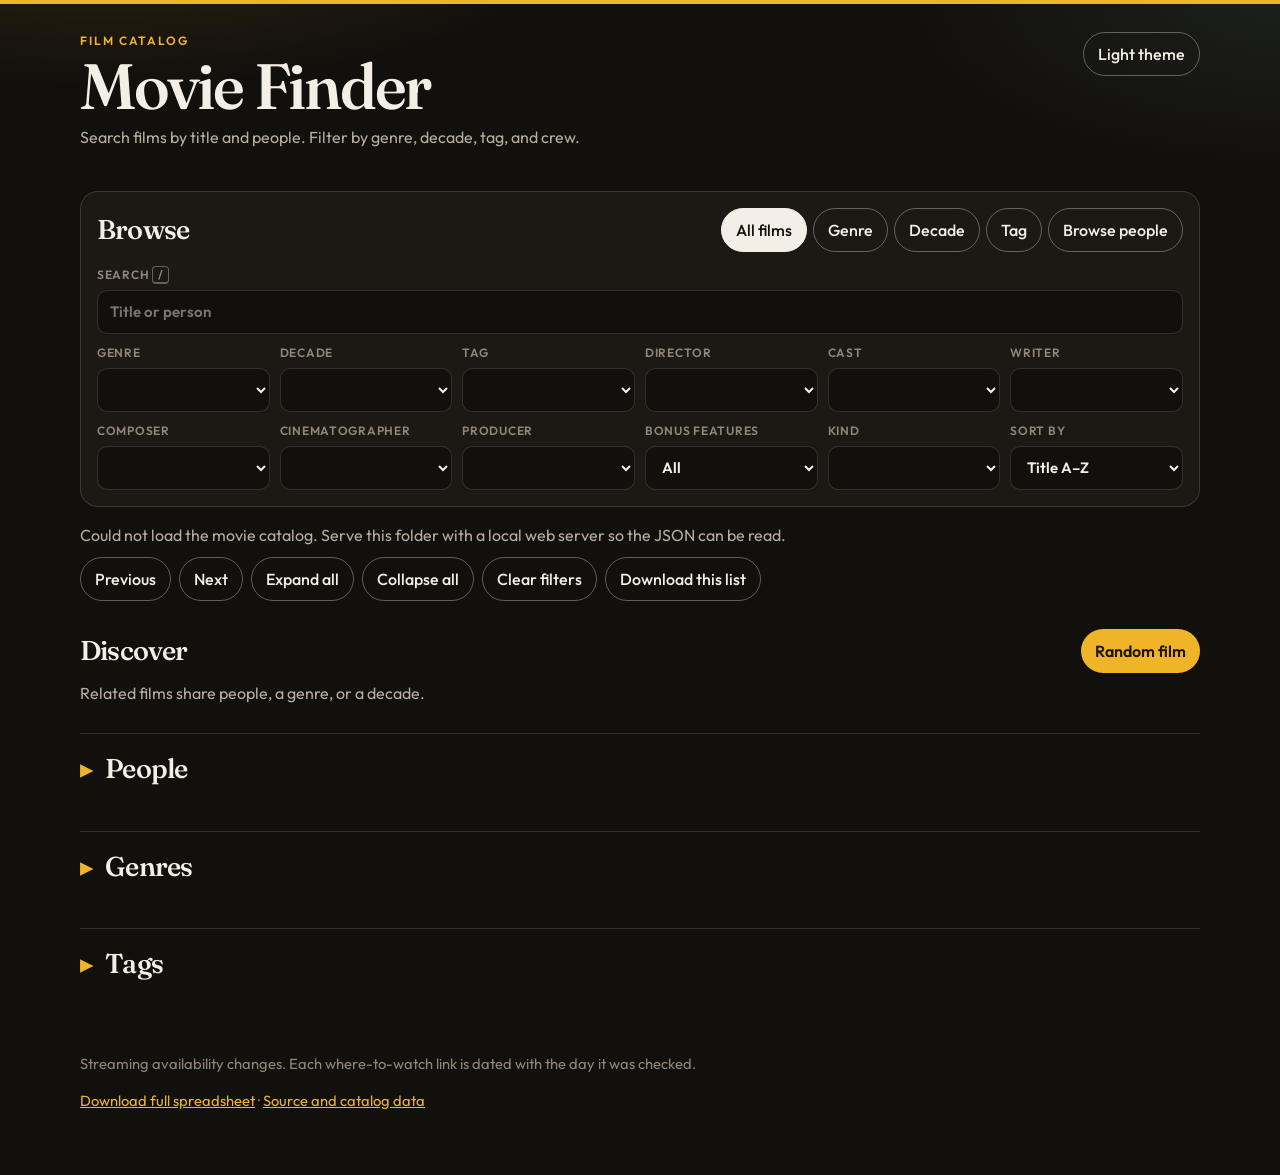
==== index.html @ a52e8925 "Add the Movie Finder static catalog Ship a GitHub Pages site in the same shape as the concert and le" ====
<!DOCTYPE html>
<html lang="en">
<head>
  <meta charset="utf-8">
  <meta name="viewport" content="width=device-width, initial-scale=1">
  <title>Movie Finder</title>
  <meta name="description" content="Movie Finder: a film catalog you can search by title and people, and filter by genre, decade, tag, and crew.">
  <meta name="theme-color" content="#12100d">
  <link rel="canonical" href="https://mkpworks.github.io/movie-finder/">
  <link rel="icon" href="favicon.svg" type="image/svg+xml">
  <link rel="stylesheet" href="css/styles.css">
  <script>
    try {
      var savedTheme = localStorage.getItem("mf-theme");
      if (savedTheme === "light" || savedTheme === "dark") {
        document.documentElement.setAttribute("data-theme", savedTheme);
      }
    } catch (error) {}
  </script>
</head>
<body>
  <a class="skip" href="#results">Skip to results</a>
  <header class="site-header">
    <div class="wrap header-row">
      <div>
        <p class="eyebrow">Film catalog</p>
        <h1>Movie Finder</h1>
        <p class="lede" id="summary">Search films by title and people. Filter by genre, decade, tag, and crew.</p>
        <dl class="stats" id="stats"></dl>
      </div>
      <button type="button" class="btn" id="theme" data-action="theme">Light theme</button>
    </div>
  </header>
  <main class="wrap">
    <section class="panel" aria-labelledby="browse-heading">
      <div class="panel-head">
        <h2 id="browse-heading">Browse</h2>
        <div class="modes" role="group" aria-label="Browse mode">
          <button type="button" data-action="mode" data-mode="list" aria-pressed="true">All films</button>
          <button type="button" data-action="mode" data-mode="genre" aria-pressed="false">Genre</button>
          <button type="button" data-action="mode" data-mode="decade" aria-pressed="false">Decade</button>
          <button type="button" data-action="mode" data-mode="tag" aria-pressed="false">Tag</button>
          <button type="button" data-action="mode" data-mode="people" aria-pressed="false">Browse people</button>
        </div>
      </div>
      <div class="filters">
        <label class="field field-search">
          <span>Search <kbd>/</kbd></span>
          <input id="q" type="search" placeholder="Title or person" autocomplete="off">
        </label>
        <label class="field">Genre
          <select id="genre"></select>
        </label>
        <label class="field">Decade
          <select id="decade"></select>
        </label>
        <label class="field">Tag
          <select id="tag"></select>
        </label>
        <label class="field">Director
          <select id="director"></select>
        </label>
        <label class="field">Cast
          <select id="cast"></select>
        </label>
        <label class="field">Writer
          <select id="writer"></select>
        </label>
        <label class="field">Composer
          <select id="composer"></select>
        </label>
        <label class="field">Cinematographer
          <select id="cinematographer"></select>
        </label>
        <label class="field">Producer
          <select id="producer"></select>
        </label>
        <label class="field">Bonus features
          <select id="bonus">
            <option value="All">All</option>
            <option value="yes">Has bonus features</option>
            <option value="no">No bonus features</option>
          </select>
        </label>
        <label class="field">Kind
          <select id="kind"></select>
        </label>
        <label class="field">Sort by
          <select id="sort">
            <option value="title">Title A–Z</option>
            <option value="year">Year (oldest first)</option>
            <option value="genre">Genre A–Z</option>
          </select>
        </label>
      </div>
    </section>

    <div class="toolbar">
      <p class="status" id="status" aria-live="polite">Loading the catalog…</p>
      <div class="toolbar-actions">
        <button type="button" class="btn" data-action="prev">Previous</button>
        <button type="button" class="btn" data-action="next">Next</button>
        <button type="button" class="btn" data-action="expand" data-group-only>Expand all</button>
        <button type="button" class="btn" data-action="collapse" data-group-only>Collapse all</button>
        <button type="button" class="btn" data-action="clear">Clear filters</button>
        <button type="button" class="btn" data-action="csv">Download this list</button>
      </div>
    </div>
    <p id="facet-note" class="section-note" hidden></p>
    <div id="results" tabindex="-1"></div>

    <section class="discover" id="discover" aria-labelledby="discover-heading">
      <div class="discover-head">
        <h2 id="discover-heading">Discover</h2>
        <button type="button" class="btn btn-primary" data-action="random">Random film</button>
      </div>
      <p class="section-note">Related films share people, a genre, or a decade.</p>
      <div id="discover-body"></div>
    </section>

    <details class="fold">
      <summary>
        <span class="chev" aria-hidden="true">▸</span>
        <span class="cross-title" id="people-heading">People</span>
        <span class="cross-count" id="people-count"></span>
      </summary>
      <p class="section-note">Grouped by role. Choose a name to fill the search. The number is how many films credit that person in the role.</p>
      <div id="people-list"></div>
    </details>
    <details class="fold">
      <summary>
        <span class="chev" aria-hidden="true">▸</span>
        <span class="cross-title" id="genre-heading">Genres</span>
        <span class="cross-count" id="genre-count"></span>
      </summary>
      <p class="section-note">Genres come from the facet list. The number is how many films use that genre.</p>
      <div id="genre-list" class="chips"></div>
    </details>
    <details class="fold">
      <summary>
        <span class="chev" aria-hidden="true">▸</span>
        <span class="cross-title" id="tag-heading">Tags</span>
        <span class="cross-count" id="tag-count"></span>
      </summary>
      <p class="section-note">Tags come from the facet list. The number is how many films carry that tag.</p>
      <div id="tag-list" class="chips"></div>
    </details>
  </main>
  <footer class="site-footer">
    <div class="wrap">
      <p id="availability">Streaming availability changes. Each where-to-watch link is dated with the day it was checked.</p>
      <p><a href="data/catalog.csv" download>Download full spreadsheet</a> · <a href="https://github.com/mkpworks/movie-finder">Source and catalog data</a></p>
    </div>
  </footer>
  <noscript>
    <p class="wrap noscript">This finder needs JavaScript to search and filter the catalog.</p>
  </noscript>
  <script src="js/catalog.js"></script>
  <script src="js/view.js"></script>
  <script src="js/app.js"></script>
</body>
</html>
---- css/styles.css ----
@font-face {
  font-family: "Fraunces";
  font-style: normal;
  font-weight: 500 700;
  font-display: swap;
  src: url("../fonts/fraunces-latin-ext.woff2") format("woff2");
  unicode-range: U+0100-02BA, U+02BD-02C5, U+02C7-02CC, U+02CE-02D7, U+02DD-02FF, U+0304, U+0308, U+0329, U+1D00-1DBF, U+1E00-1E9F, U+1EF2-1EFF, U+2020, U+20A0-20AB, U+20AD-20C4, U+2113, U+2C60-2C7F, U+A720-A7FF;
}
@font-face {
  font-family: "Fraunces";
  font-style: normal;
  font-weight: 500 700;
  font-display: swap;
  src: url("../fonts/fraunces-latin.woff2") format("woff2");
  unicode-range: U+0000-00FF, U+0131, U+0152-0153, U+02BB-02BC, U+02C6, U+02DA, U+02DC, U+0304, U+0308, U+0329, U+2000-206F, U+20AC, U+2122, U+2191, U+2193, U+2212, U+2215, U+FEFF, U+FFFD;
}
@font-face {
  font-family: "Outfit";
  font-style: normal;
  font-weight: 400 600;
  font-display: swap;
  src: url("../fonts/outfit-latin-ext.woff2") format("woff2");
  unicode-range: U+0100-02BA, U+02BD-02C5, U+02C7-02CC, U+02CE-02D7, U+02DD-02FF, U+0304, U+0308, U+0329, U+1D00-1DBF, U+1E00-1E9F, U+1EF2-1EFF, U+2020, U+20A0-20AB, U+20AD-20C4, U+2113, U+2C60-2C7F, U+A720-A7FF;
}
@font-face {
  font-family: "Outfit";
  font-style: normal;
  font-weight: 400 600;
  font-display: swap;
  src: url("../fonts/outfit-latin.woff2") format("woff2");
  unicode-range: U+0000-00FF, U+0131, U+0152-0153, U+02BB-02BC, U+02C6, U+02DA, U+02DC, U+0304, U+0308, U+0329, U+2000-206F, U+20AC, U+2122, U+2191, U+2193, U+2212, U+2215, U+FEFF, U+FFFD;
}

:root,
:host {
  --bg: #12100d;
  --bg-raised: #1c1914;
  --ink: #f4efe6;
  --muted: #b7ae9f;
  --faint: #8f867a;
  --line: rgba(244, 239, 230, 0.14);
  --line-strong: rgba(244, 239, 230, 0.34);
  --accent: #f0b429;
  --accent-ink: #1c1406;
  --teal: #9ad7cd;
  --coral: #f0a090;
  --glow: rgba(240, 180, 41, 0.18);
  --glow-2: rgba(154, 215, 205, 0.08);
  --serif: "Fraunces", "Iowan Old Style", Palatino, Georgia, serif;
  --sans: "Outfit", "Avenir Next", "Segoe UI", sans-serif;
  color-scheme: dark;
}
:host {
  display: block;
  color: var(--ink);
  font-family: var(--sans);
  font-size: 16px;
  line-height: 1.5;
}

:root[data-theme="light"],
:host([data-theme="light"]) {
  --bg: #f4f0e7;
  --bg-raised: #fffdf8;
  --ink: #1d1a16;
  --muted: #5c554c;
  --faint: #746c62;
  --line: rgba(29, 26, 22, 0.12);
  --line-strong: rgba(29, 26, 22, 0.28);
  --accent: #8a5a00;
  --accent-ink: #fff8ea;
  --teal: #0c6b62;
  --coral: #9d3f2c;
  --glow: rgba(180, 110, 20, 0.14);
  --glow-2: rgba(12, 107, 98, 0.07);
  color-scheme: light;
}

*,
*::before,
*::after { box-sizing: border-box; }

body,
.finder {
  margin: 0;
  border-top: 4px solid var(--accent);
  background:
    radial-gradient(920px 380px at 8% -12%, var(--glow), transparent 60%),
    radial-gradient(680px 300px at 100% 0%, var(--glow-2), transparent 55%),
    var(--bg);
  color: var(--ink);
  font-family: var(--sans);
  font-size: 16px;
  line-height: 1.5;
}
body { min-height: 100vh; }
.finder {
  container-type: inline-size;
  container-name: finder;
  min-height: 0;
}
.finder h1 { font-size: clamp(32px, 4vw, 48px); }

::selection { background: var(--accent); color: var(--accent-ink); }

:focus { outline: none; }
:focus-visible { outline: 2px solid var(--accent); outline-offset: 2px; }

.skip {
  position: absolute;
  left: 12px;
  top: -48px;
  z-index: 3;
  background: var(--accent);
  color: var(--accent-ink);
  padding: 8px 12px;
  border-radius: 8px;
}
.skip:focus { top: 12px; }

.wrap { width: min(1120px, calc(100% - 32px)); margin-inline: auto; }

.visually-hidden {
  position: absolute;
  width: 1px;
  height: 1px;
  padding: 0;
  margin: -1px;
  overflow: hidden;
  clip: rect(0, 0, 0, 0);
  white-space: nowrap;
  border: 0;
}

.site-header { padding: 28px 0 4px; }
.header-row { display: flex; justify-content: space-between; gap: 24px; align-items: flex-start; }
.eyebrow {
  margin: 0;
  color: var(--accent);
  font-size: 12px;
  font-weight: 600;
  letter-spacing: 0.16em;
  text-transform: uppercase;
}
h1 {
  margin: 6px 0 8px;
  font-family: var(--serif);
  font-weight: 560;
  font-size: clamp(40px, 6vw, 64px);
  line-height: 0.95;
  letter-spacing: -0.035em;
}
h2 {
  margin: 0;
  font-family: var(--serif);
  font-weight: 560;
  font-size: 1.7rem;
  letter-spacing: -0.03em;
}
h3 { margin: 0; font-size: inherit; font-weight: inherit; }
.lede { margin: 0; max-width: 66ch; color: var(--muted); }
.section-note { margin: 8px 0 0; max-width: 72ch; color: var(--muted); }
.appears { margin: 0 0 14px; color: var(--muted); }
.appears p { margin: 0 0 6px; }
.appears-name { color: var(--ink); font-weight: 600; }
.act-link {
  border: 0;
  padding: 0;
  background: none;
  color: var(--accent);
  font: inherit;
  cursor: pointer;
  text-decoration: underline;
  text-underline-offset: 3px;
}
.act-sep { color: var(--faint); }
.subhead {
  margin: 18px 0 4px;
  font-family: var(--serif);
  font-size: 1.35rem;
  font-weight: 560;
}

.stats { display: flex; flex-wrap: wrap; gap: 8px; margin: 16px 0 0; padding: 0; }
.stats div {
  display: flex;
  gap: 8px;
  align-items: baseline;
  margin: 0;
  padding: 6px 12px;
  border: 1px solid var(--line);
  border-radius: 999px;
  background: var(--bg-raised);
}
.stats dt {
  margin: 0;
  color: var(--faint);
  font-size: 12px;
  font-weight: 600;
  letter-spacing: 0.06em;
  text-transform: uppercase;
}
.stats dd { margin: 0; font-variant-numeric: tabular-nums; font-weight: 600; }

.panel {
  margin-top: 22px;
  padding: 16px;
  border: 1px solid var(--line);
  border-radius: 18px;
  background: var(--bg-raised);
}
.panel-head {
  display: flex;
  flex-wrap: wrap;
  gap: 12px 18px;
  justify-content: space-between;
  align-items: center;
}
.type-row {
  display: flex;
  flex-wrap: wrap;
  gap: 8px 12px;
  align-items: center;
  margin-top: 14px;
}
.type-label {
  color: var(--faint);
  font-size: 12px;
  font-weight: 600;
  letter-spacing: 0.06em;
  text-transform: uppercase;
}
.modes { display: flex; flex-wrap: wrap; gap: 6px; }
.modes button,
.btn,
.watch,
.trainer {
  min-height: 44px;
  padding: 0 14px;
  border-radius: 999px;
  font: inherit;
  font-weight: 500;
  cursor: pointer;
}
.modes button,
.btn {
  border: 1px solid var(--line-strong);
  background: transparent;
  color: var(--ink);
}
.modes button[aria-pressed="true"] {
  background: var(--ink);
  border-color: var(--ink);
  color: var(--bg);
}
.btn-primary,
.watch {
  display: inline-flex;
  align-items: center;
  justify-content: center;
  border: 0;
  background: var(--accent);
  color: var(--accent-ink);
  font-weight: 600;
  text-decoration: none;
  white-space: nowrap;
}
.btn:hover:not(:disabled),
.modes button:hover { border-color: var(--ink); }
.btn-primary:hover,
.watch:hover { filter: brightness(1.06); }
.trainer {
  display: inline-flex;
  align-items: center;
  justify-content: center;
  border: 1px solid var(--line-strong);
  background: transparent;
  color: var(--ink);
  font-weight: 600;
  text-decoration: none;
  white-space: nowrap;
}
.trainer:hover { border-color: var(--accent); color: var(--accent); }
.video-links {
  display: inline-flex;
  flex-wrap: wrap;
  gap: 8px;
  justify-content: flex-end;
  margin-left: auto;
  flex: none;
  max-width: 100%;
}
.btn:disabled { opacity: 0.38; cursor: not-allowed; }

.filters {
  display: grid;
  grid-template-columns: repeat(auto-fit, minmax(160px, 1fr));
  gap: 10px;
  margin-top: 14px;
}
.field-search { grid-column: 1 / -1; }
.field {
  display: flex;
  flex-direction: column;
  gap: 6px;
  color: var(--faint);
  font-size: 12px;
  font-weight: 600;
  letter-spacing: 0.06em;
  text-transform: uppercase;
}
.field input,
.field select {
  width: 100%;
  min-height: 44px;
  padding: 0 12px;
  border: 1px solid var(--line);
  border-radius: 10px;
  background: var(--bg);
  color: var(--ink);
  font: inherit;
  font-size: 15px;
  letter-spacing: 0;
  text-transform: none;
}
kbd {
  border: 1px solid var(--line-strong);
  border-bottom-width: 2px;
  border-radius: 4px;
  padding: 0 5px;
  font-family: inherit;
  letter-spacing: 0;
  text-transform: none;
}

.toolbar {
  display: flex;
  flex-wrap: wrap;
  gap: 10px 16px;
  align-items: center;
  justify-content: space-between;
  margin: 16px 0 8px;
}
.toolbar-actions,
.pager { display: flex; flex-wrap: wrap; gap: 8px; }
.status { margin: 0; color: var(--muted); font-variant-numeric: tabular-nums; }
.pager { margin: 8px 0 18px; }

.group { border-top: 1px solid var(--line); }
.group-head {
  width: 100%;
  display: flex;
  align-items: baseline;
  justify-content: space-between;
  gap: 16px;
  padding: 14px 0;
  margin: 0;
  font: inherit;
  text-align: left;
}
.chev-btn,
button.group-title,
button.group-meta,
.name-link {
  border: 0;
  padding: 0;
  background: none;
  color: inherit;
  cursor: pointer;
  text-align: left;
}
.chev-btn { flex: none; font: inherit; }
.name-link { font: inherit; text-decoration: underline; text-decoration-color: transparent; text-underline-offset: 3px; }
button.group-meta { text-align: right; font: inherit; }
.group-main {
  display: inline-flex;
  align-items: baseline;
  min-width: 0;
  text-align: left;
}
.group-title,
button.group-title {
  font-family: var(--serif);
  font-size: clamp(1.25rem, 2vw, 1.55rem);
  font-weight: 560;
  letter-spacing: -0.02em;
}
.group-meta {
  flex: none;
  color: var(--faint);
  font-variant-numeric: tabular-nums;
}
.chev {
  display: inline-block;
  margin-right: 8px;
  color: var(--accent);
  transition: transform 0.15s ease;
}
.group.is-open .chev { transform: rotate(90deg); }
.group-body {
  margin: 0 0 10px 6px;
  padding-left: 14px;
  border-left: 2px solid var(--accent);
}
button.group-title:hover,
.name-link:hover,
.chip-btn:hover { color: var(--accent); }
.name-link:hover { text-decoration-color: var(--accent); }
.group-instruments { color: var(--muted); font-family: var(--sans); font-size: 0.95rem; font-weight: 500; }

.film {
  display: grid;
  grid-template-columns: 168px minmax(0, 1fr);
  gap: 14px 16px;
  padding: 14px 0;
  border-top: 1px solid var(--line);
}
.group-body .film:first-child { border-top: 0; padding-top: 2px; }
.thumb-wrap {
  border-radius: 10px;
  overflow: hidden;
  background:
    linear-gradient(145deg, rgba(240, 180, 41, 0.28), transparent 55%),
    #2a241c;
  aspect-ratio: 16 / 9;
}
.play {
  position: relative;
  display: block;
  width: 100%;
  height: 100%;
  padding: 0;
  border: 0;
  background: transparent;
  color: inherit;
  cursor: pointer;
}
.play-mark {
  position: absolute;
  left: 8px;
  bottom: 8px;
  padding: 2px 8px;
  border-radius: 999px;
  background: rgba(18, 16, 13, 0.78);
  color: #f4efe6;
  font-size: 12px;
  font-weight: 600;
  letter-spacing: 0.04em;
  text-transform: uppercase;
}
.player {
  display: block;
  width: 100%;
  height: 100%;
  border: 0;
  background: #000;
}
.thumb { display: block; width: 100%; height: 100%; object-fit: cover; }
.thumb.is-broken { opacity: 0; }
.film-top { display: flex; flex-wrap: wrap; gap: 12px; align-items: flex-start; justify-content: space-between; }
.film-title,
.bonus-video-title {
  margin: 0;
  font-family: var(--serif);
  font-size: 1.15rem;
  font-weight: 560;
  line-height: 1.25;
  letter-spacing: -0.02em;
  overflow-wrap: break-word;
}
.bonus-video-title { font-size: 1rem; }
.is-feature .film-title { font-size: clamp(1.45rem, 2vw, 2rem); }
.is-feature .thumb-wrap { max-width: 420px; }
.meta {
  display: flex;
  flex-wrap: wrap;
  gap: 6px 12px;
  align-items: center;
  margin: 6px 0 0;
  color: var(--muted);
  font-size: 0.92rem;
}
.meta .time { color: var(--ink); font-variant-numeric: tabular-nums; }
.meta a { color: var(--accent); }
.style-mark { display: inline-flex; align-items: center; gap: 6px; }
button.style-mark {
  border: 0;
  padding: 0;
  background: none;
  color: inherit;
  font: inherit;
  cursor: pointer;
}
.style-mark i { width: 8px; height: 8px; border-radius: 50%; display: inline-block; }
.type-badge {
  border: 1px solid var(--line-strong);
  border-radius: 999px;
  padding: 1px 8px;
  color: var(--faint);
  font-size: 12px;
  font-weight: 600;
  letter-spacing: 0.04em;
  text-transform: uppercase;
}
.type-badge.is-beginner { color: var(--teal); }
.type-badge.is-intermediate { color: var(--accent); }
.type-badge.is-advanced { color: var(--coral); }
.byline,
.credits { margin: 6px 0 0; color: var(--teal); font-size: 0.92rem; }
.credits { color: var(--muted); }
.desc {
  margin: 8px 0 0;
  color: var(--muted);
  font-size: 0.92rem;
  white-space: pre-line;
  display: -webkit-box;
  -webkit-line-clamp: 4;
  -webkit-box-orient: vertical;
  overflow: hidden;
}
.credit-role,
.cast-role { color: var(--faint); }
.credit-role {
  font-size: 12px;
  font-weight: 600;
  letter-spacing: 0.06em;
  text-transform: uppercase;
}
.channel-link { color: var(--muted); }
.thumb-wrap.is-empty {
  display: grid;
  place-items: center;
}
.poster-year {
  font-family: var(--serif);
  font-size: 1.6rem;
  color: var(--accent);
}
.sources {
  display: flex;
  flex-wrap: wrap;
  gap: 8px;
  margin-top: 10px;
}
.source {
  display: inline-flex;
  align-items: center;
  min-height: 32px;
  padding: 4px 10px;
  border: 1px solid var(--line-strong);
  border-radius: 999px;
  color: var(--muted);
  font-size: 13px;
  font-weight: 600;
  text-decoration: none;
}
.source.is-paid { color: var(--faint); }
.source.is-free {
  color: var(--teal);
  border-color: var(--teal);
}
.source.is-free-source {
  background: var(--teal);
  border-color: var(--teal);
  color: #06211e;
}
:root[data-theme="light"] .source.is-free-source,
:host([data-theme="light"]) .source.is-free-source {
  color: #f4fffd;
}
.bonus {
  margin-top: 12px;
  padding: 10px 12px 4px;
  border: 1px solid var(--line);
  border-radius: 12px;
  background: var(--bg-raised);
}
.bonus-title {
  margin: 0;
  font-family: var(--serif);
  font-size: 1.15rem;
  font-weight: 560;
}
.bonus-kind-title {
  margin: 10px 0 0;
}
.kind-link {
  border: 0;
  padding: 0;
  background: none;
  color: var(--faint);
  font: inherit;
  font-size: 12px;
  font-weight: 600;
  letter-spacing: 0.08em;
  text-transform: uppercase;
  cursor: pointer;
}
.kind-link.is-on,
.kind-link:hover { color: var(--accent); }
.bonus-item {
  display: grid;
  grid-template-columns: 168px minmax(0, 1fr);
  gap: 10px 12px;
  padding: 10px 0;
  border-top: 1px solid var(--line);
}
.bonus-kind .bonus-item:first-of-type { border-top: 0; }
.group-id { display: flex; flex-direction: column; align-items: flex-start; min-width: 0; }
.group-role,
.role-label {
  color: var(--faint);
  font-family: var(--sans);
  font-size: 12px;
  font-weight: 600;
  letter-spacing: 0.06em;
  text-transform: uppercase;
}
.role-label { margin: 0; }
.role-block { margin-top: 14px; }
.role-block:first-child { margin-top: 0; }
.chip-role {
  color: var(--faint);
  font-size: 12px;
  padding-right: 4px;
}
.badge {
  border: 1px solid var(--line-strong);
  border-radius: 999px;
  padding: 1px 8px;
  color: var(--coral);
  font-size: 12px;
  font-weight: 600;
  letter-spacing: 0.04em;
  text-transform: uppercase;
}
.chips { display: flex; flex-wrap: wrap; gap: 6px; margin-top: 10px; }
[hidden] { display: none !important; }

.chip {
  display: inline-flex;
  flex-wrap: wrap;
  align-items: center;
  gap: 2px 4px;
  max-width: 100%;
  padding: 2px;
  border: 1px solid var(--line);
  border-radius: 999px;
  background: var(--bg);
}
.chip-btn,
.chip-name,
.inst-btn {
  border: 0;
  background: transparent;
  font: inherit;
  font-size: 13.5px;
}
.chip-btn,
.chip-name { padding: 4px 8px; border-radius: 999px; }
.chip-name { color: var(--muted); }
.chip-btn { color: var(--ink); cursor: pointer; }
.chip-btn.is-on,
.inst-btn.is-on {
  background: var(--ink);
  color: var(--bg);
}
.chip-insts { display: inline-flex; flex-wrap: wrap; align-items: center; padding-right: 6px; }
.inst-btn {
  padding: 4px 2px;
  color: var(--accent);
  cursor: pointer;
}
.inst-btn + .inst-btn::before { content: "·"; margin-right: 4px; color: var(--faint); }
.inst-btn.is-on { padding-inline: 8px; border-radius: 999px; }
.chip-count {
  padding-right: 8px;
  color: var(--faint);
  font-size: 12px;
  font-variant-numeric: tabular-nums;
}
.shared { margin: 8px 0 0; color: var(--teal); }
.text-btn {
  margin-top: 4px;
  padding: 6px 0;
  border: 0;
  background: none;
  color: var(--accent);
  font: inherit;
  text-decoration: underline;
  text-underline-offset: 3px;
  cursor: pointer;
}
.empty {
  padding: 28px 0;
  color: var(--muted);
}
.empty p { margin: 0 0 12px; }

.fold,
.discover { margin-top: 28px; }
.fold {
  border-top: 1px solid var(--line);
}
.fold > summary {
  display: flex;
  flex-wrap: wrap;
  align-items: baseline;
  gap: 8px 12px;
  padding: 14px 0;
  list-style: none;
  cursor: pointer;
  color: var(--ink);
  font-family: var(--serif);
  font-size: 1.7rem;
  font-weight: 560;
  letter-spacing: -0.03em;
}
.fold > summary::-webkit-details-marker { display: none; }
.fold > summary .chev { margin-right: 0; }
.fold[open] > summary .chev { transform: rotate(90deg); }
.cross-count {
  margin-left: auto;
  color: var(--faint);
  font-family: var(--sans);
  font-size: 0.95rem;
  font-weight: 500;
  letter-spacing: 0;
  font-variant-numeric: tabular-nums;
}
.discover-head {
  display: flex;
  flex-wrap: wrap;
  gap: 12px;
  align-items: center;
  justify-content: space-between;
}

.site-footer {
  margin-top: 12px;
  padding: 28px 0 48px;
  color: var(--faint);
  font-size: 0.92rem;
}
.site-footer a { color: var(--accent); }
.powered { font-size: 0.82rem; }
.noscript { padding: 12px 0 32px; }

@media (max-width: 980px) {
  .filters { grid-template-columns: repeat(2, minmax(0, 1fr)); }
}
@media (max-width: 720px) {
  .header-row { flex-direction: column; }
  .group-head { flex-direction: column; gap: 4px; }
  .group-meta { white-space: normal; }
  .film,
  .bonus-item { grid-template-columns: 112px minmax(0, 1fr); gap: 10px; }
  .is-feature { grid-template-columns: 1fr; }
}
@media (max-width: 560px) {
  .filters { grid-template-columns: 1fr; }
  .film-top { flex-wrap: wrap; }
  .video-links { margin-left: 0; }
}
@container finder (max-width: 980px) {
  .filters { grid-template-columns: repeat(2, minmax(0, 1fr)); }
}
@container finder (max-width: 720px) {
  .header-row { flex-direction: column; }
  .group-head { flex-direction: column; gap: 4px; }
  .group-meta { white-space: normal; }
  .film,
  .bonus-item { grid-template-columns: 112px minmax(0, 1fr); gap: 10px; }
  .is-feature { grid-template-columns: 1fr; }
}
@container finder (max-width: 560px) {
  .filters { grid-template-columns: 1fr; }
  .film-top { flex-wrap: wrap; }
  .video-links { margin-left: 0; }
}
@media (prefers-reduced-motion: reduce) {
  .chev { transition: none; }
}
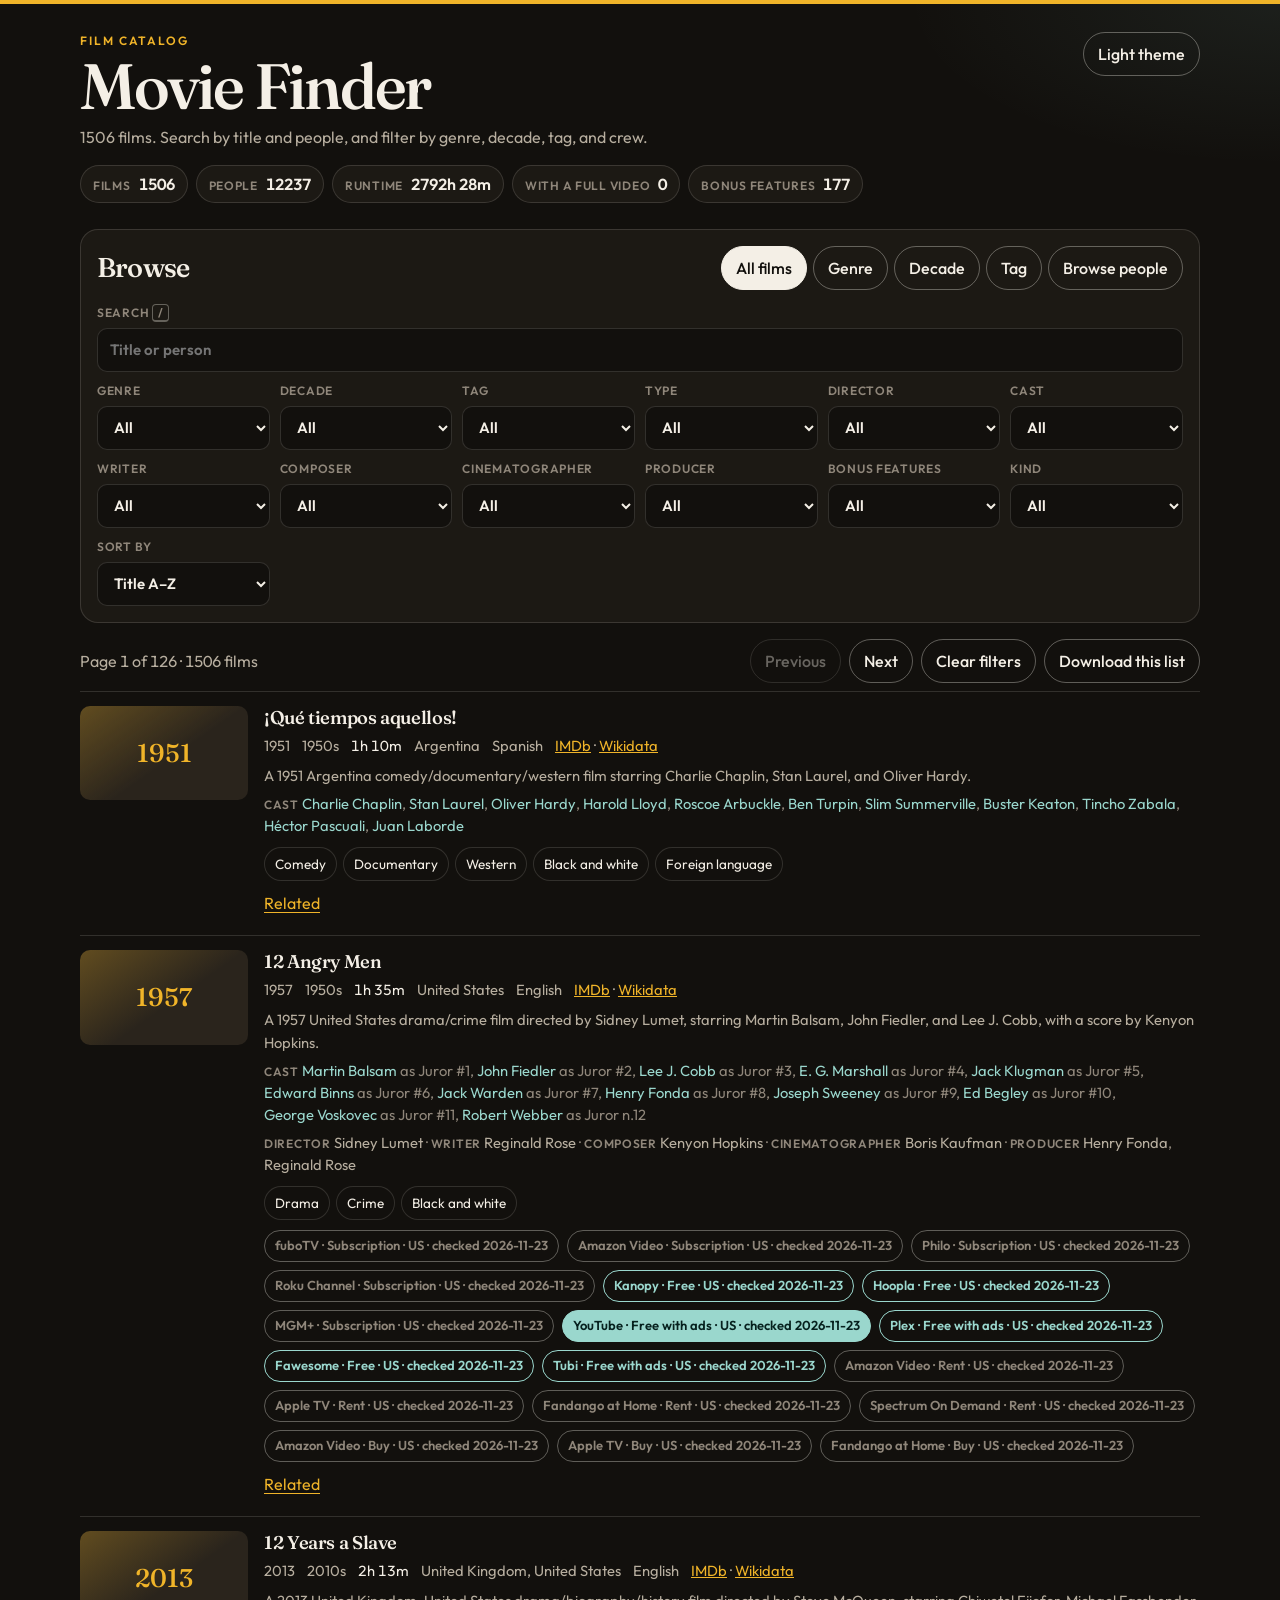
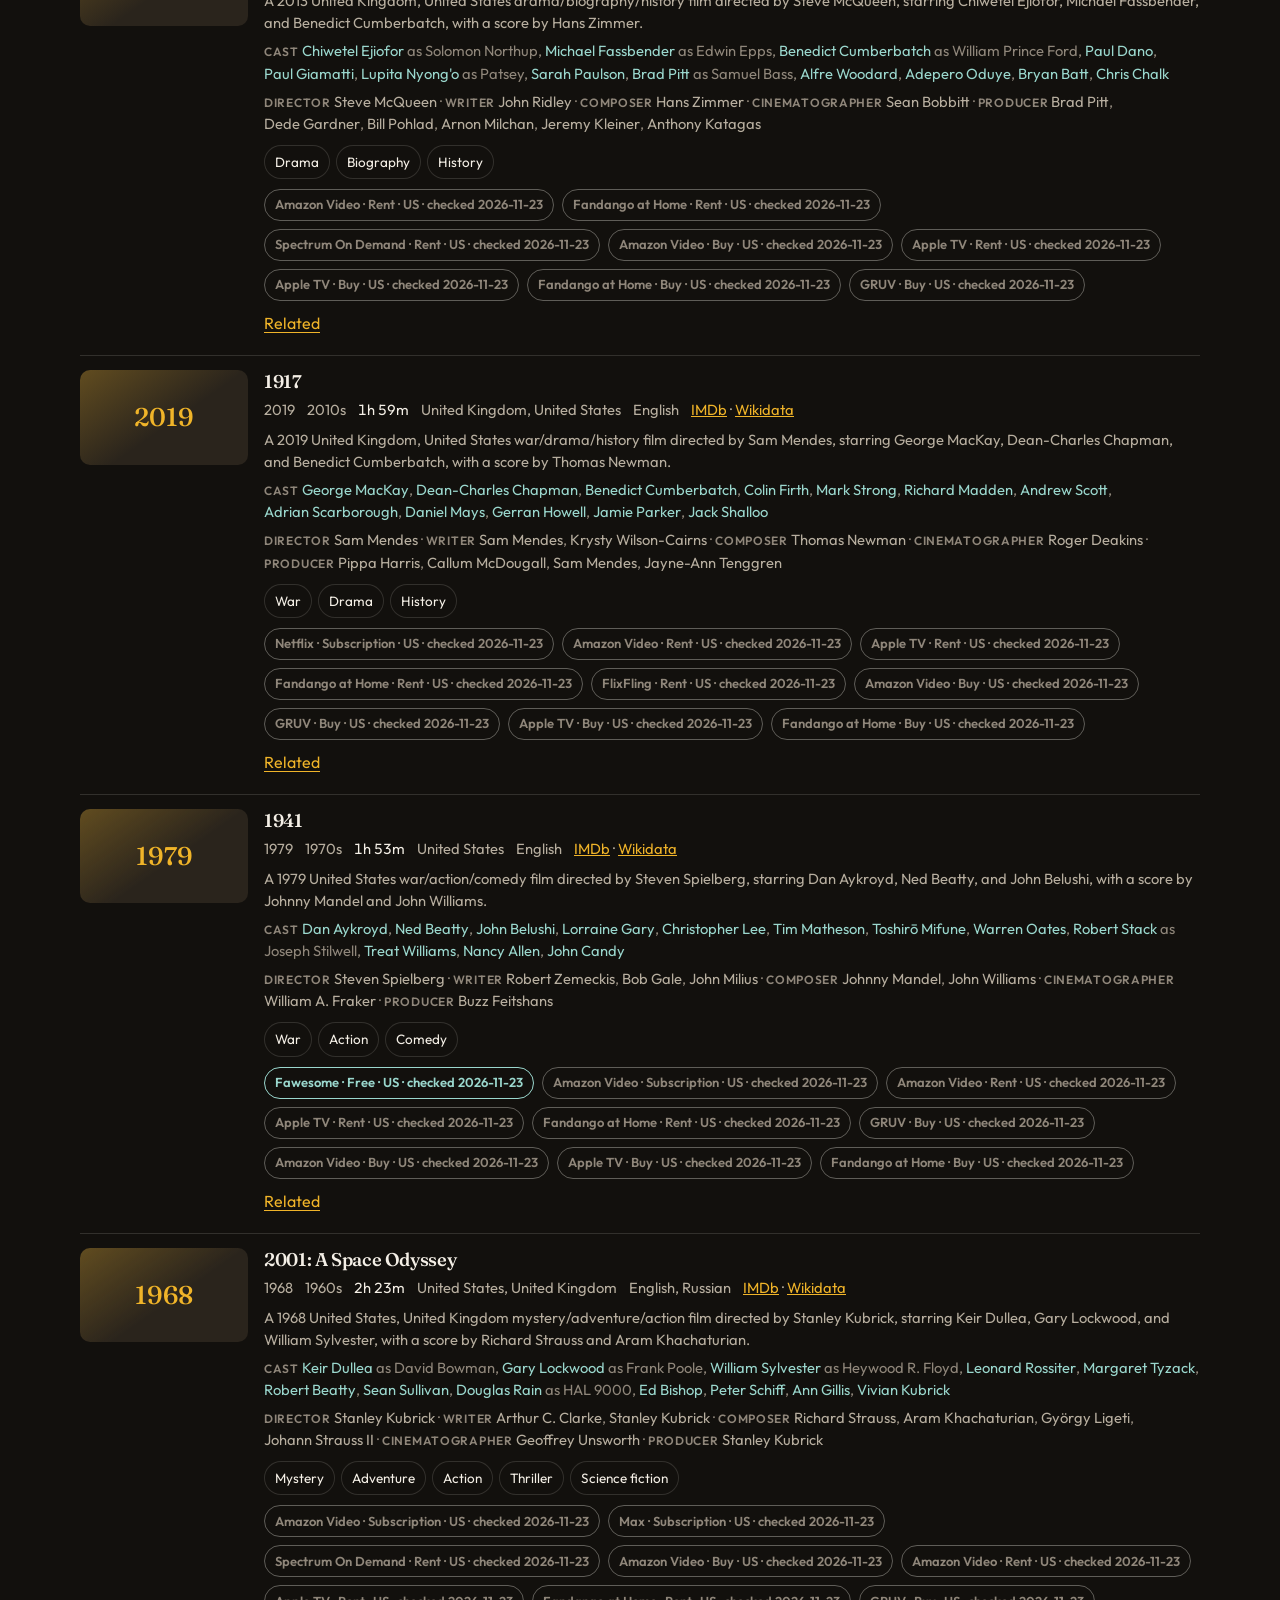
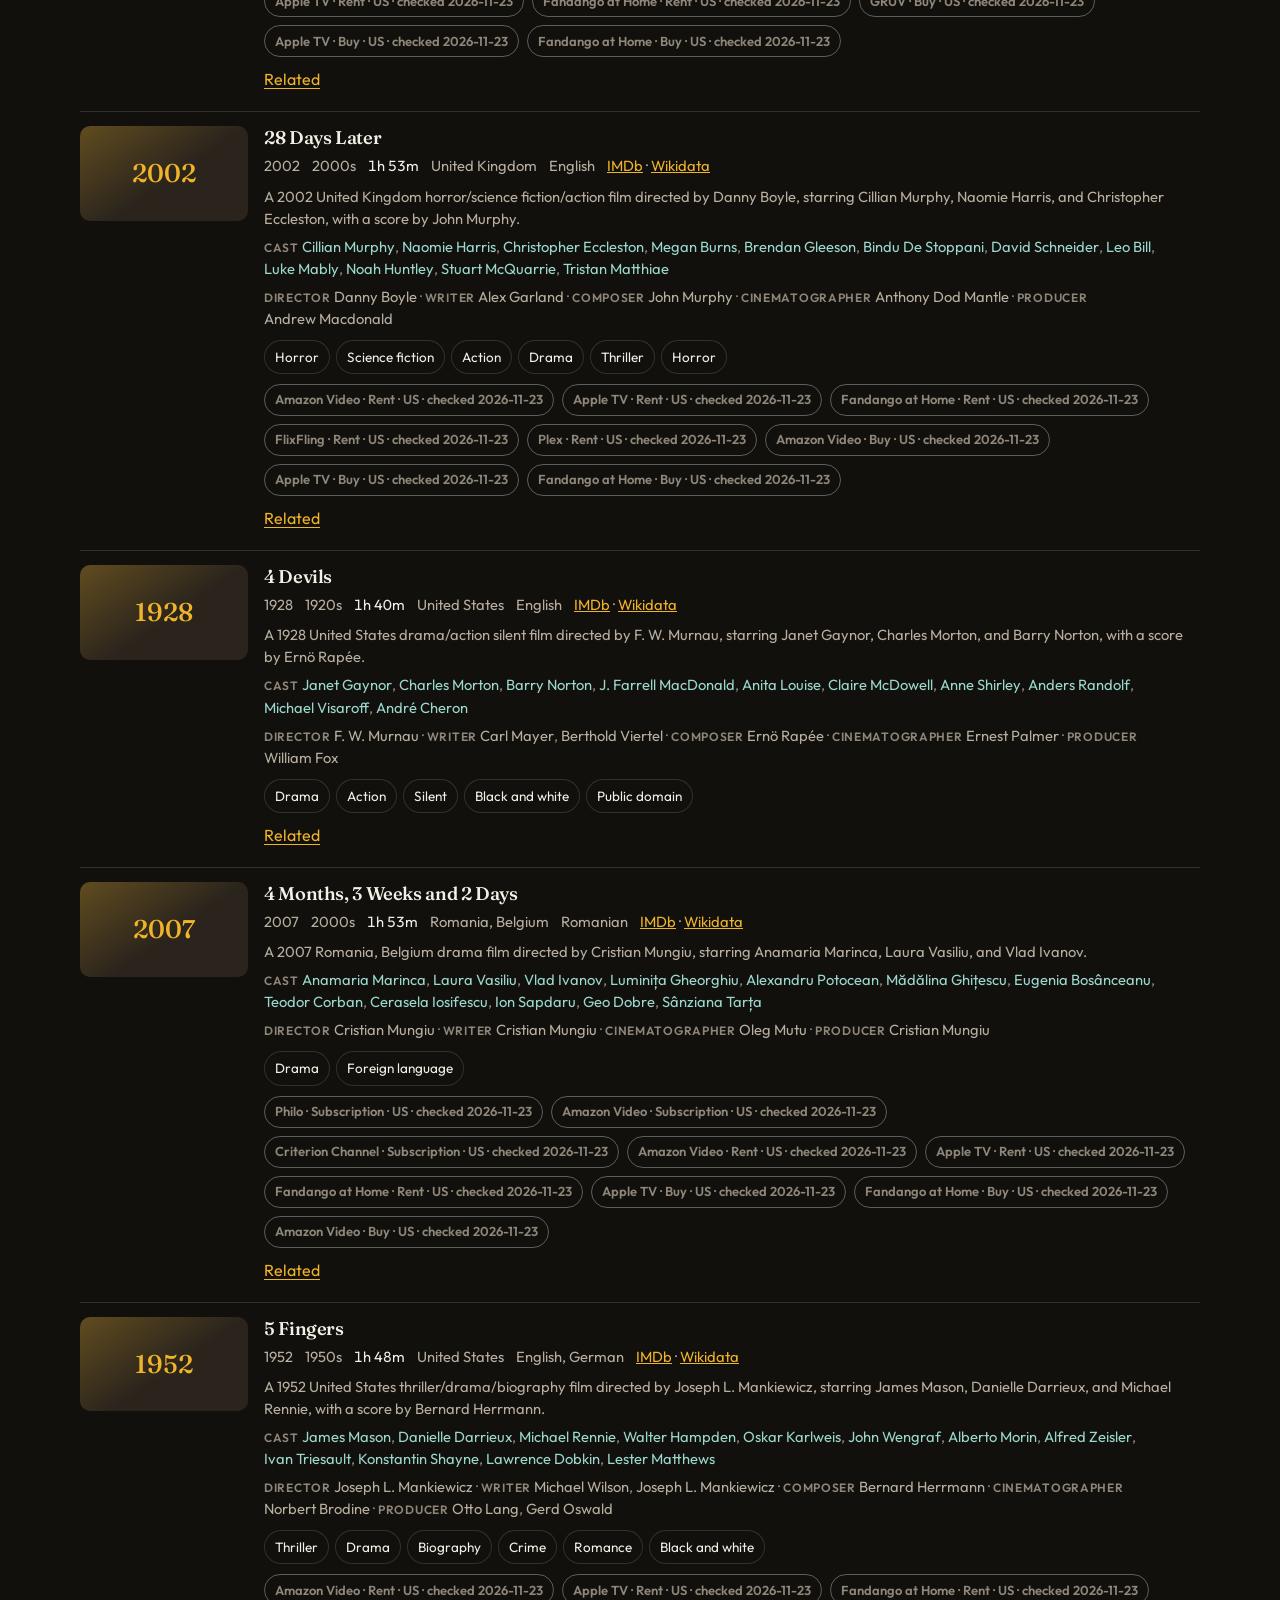
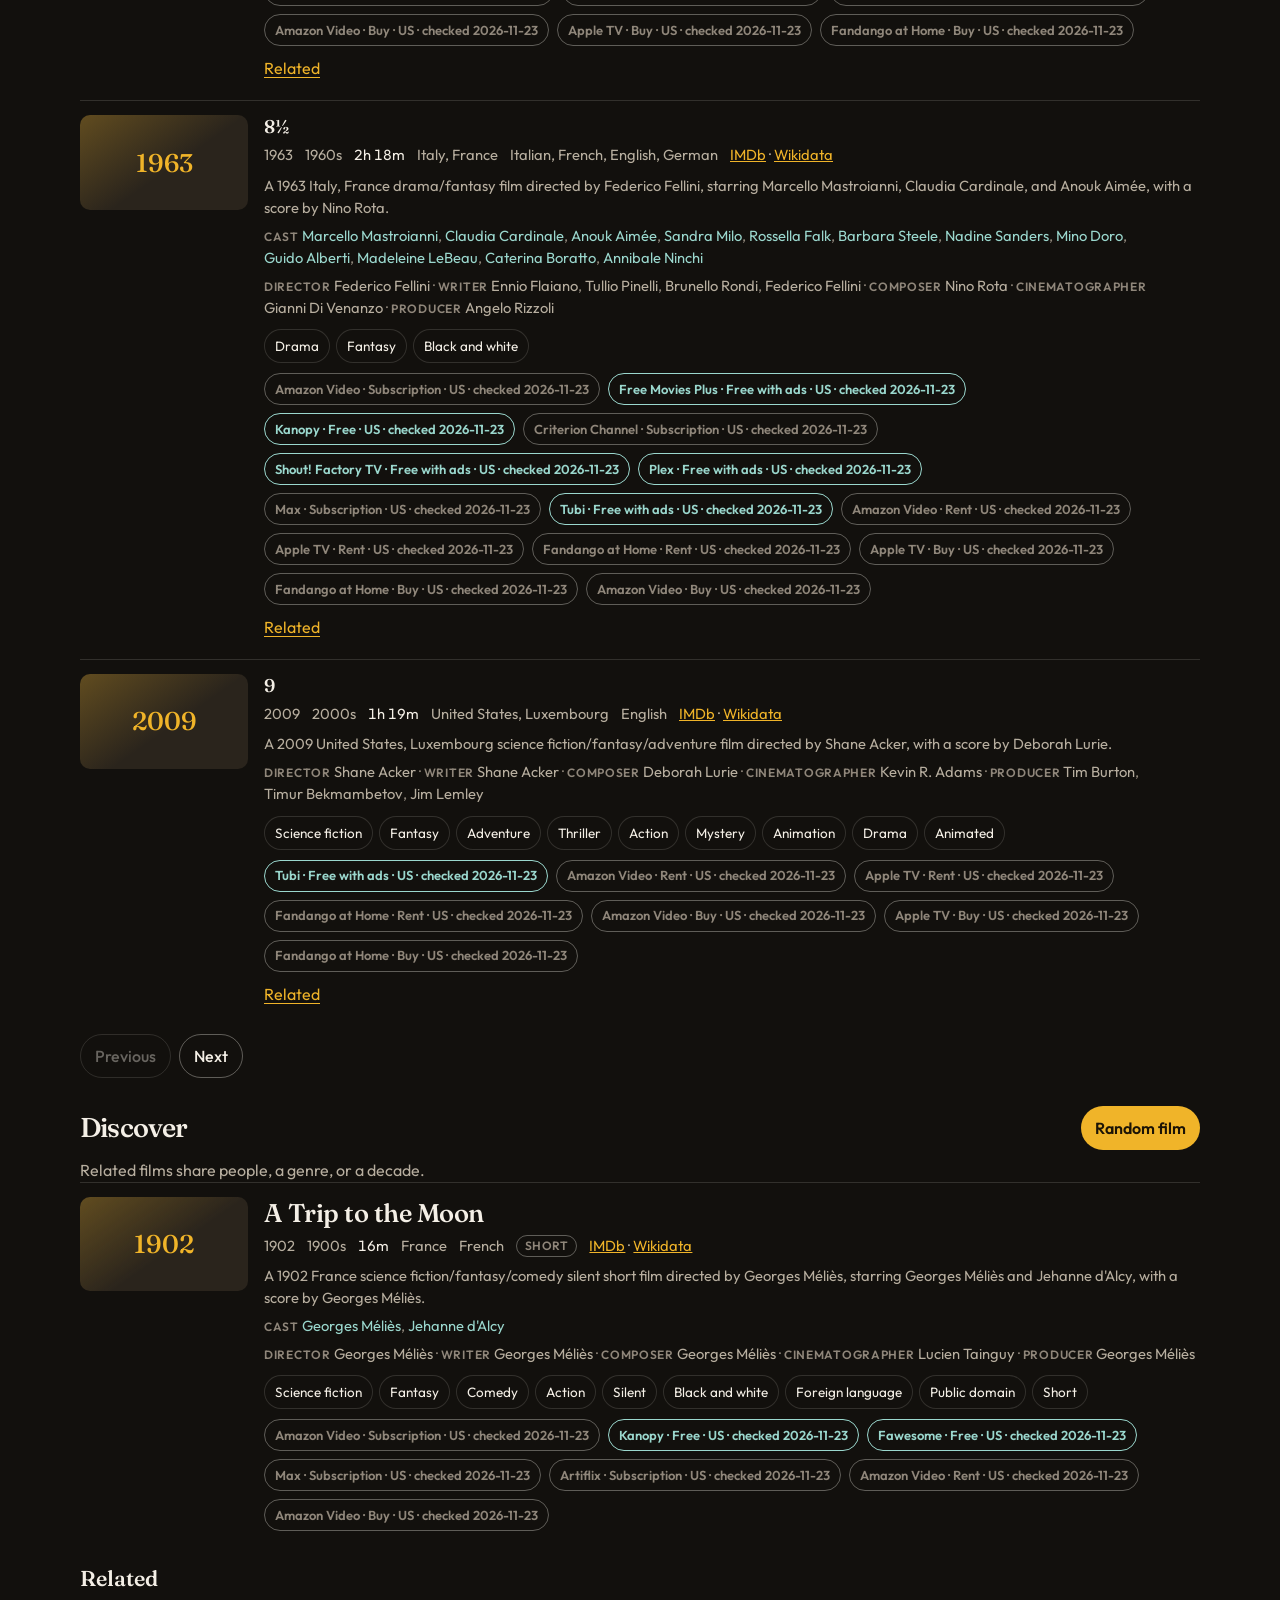
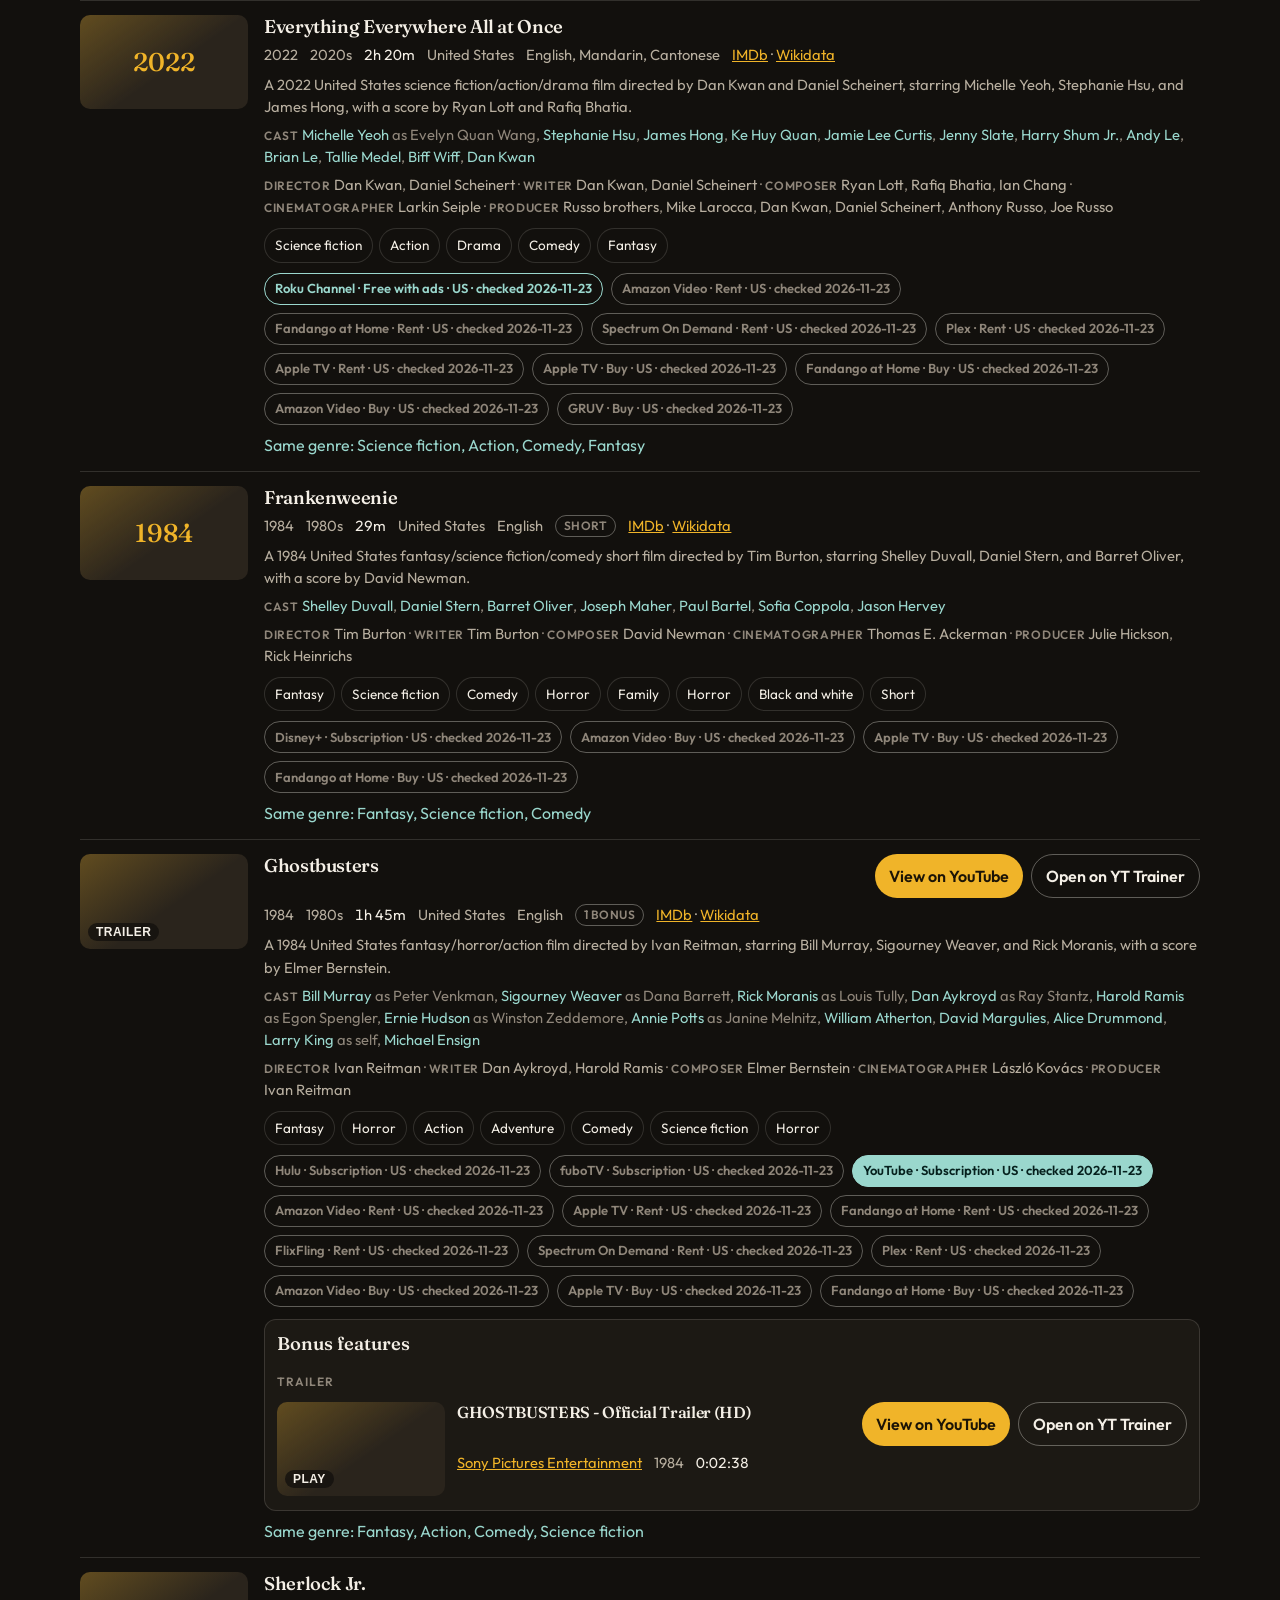
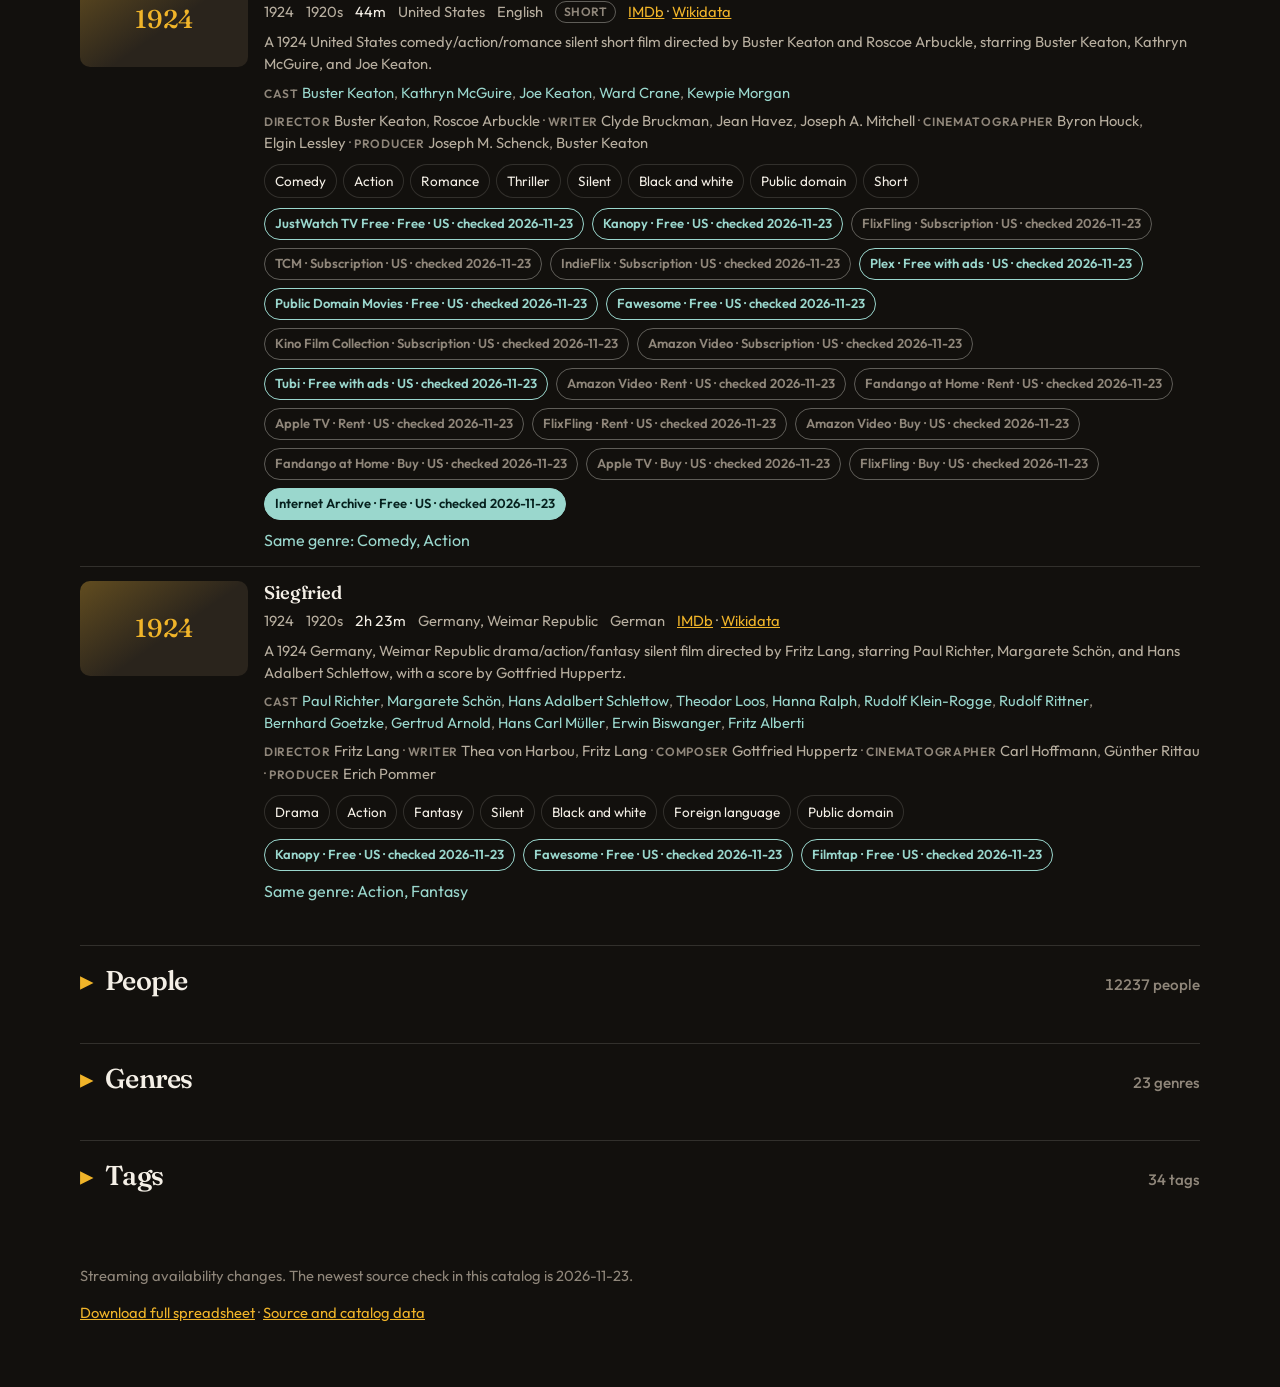
==== commit 1dd6c759: "Load the researched film catalog Add 1,506 films and normalize the facet vocabulary so every genre, " ====
--- a/index.html
+++ b/index.html
@@ -56,6 +56,9 @@
         </label>
         <label class="field">Tag
           <select id="tag"></select>
+        </label>
+        <label class="field">Type
+          <select id="content-type"></select>
         </label>
         <label class="field">Director
           <select id="director"></select>
@@ -124,7 +127,8 @@
         <span class="cross-title" id="people-heading">People</span>
         <span class="cross-count" id="people-count"></span>
       </summary>
-      <p class="section-note">Grouped by role. Choose a name to fill the search. The number is how many films credit that person in the role.</p>
+      <p class="section-note">The most credited names in each role. Search finds anyone else. Choose a name to list their films.</p>
+      <label class="field field-search"><span>Find a person</span><input id="people-q" type="search" placeholder="Tim Burton, John Williams, Clint Eastwood" autocomplete="off"></label>
       <div id="people-list"></div>
     </details>
     <details class="fold">
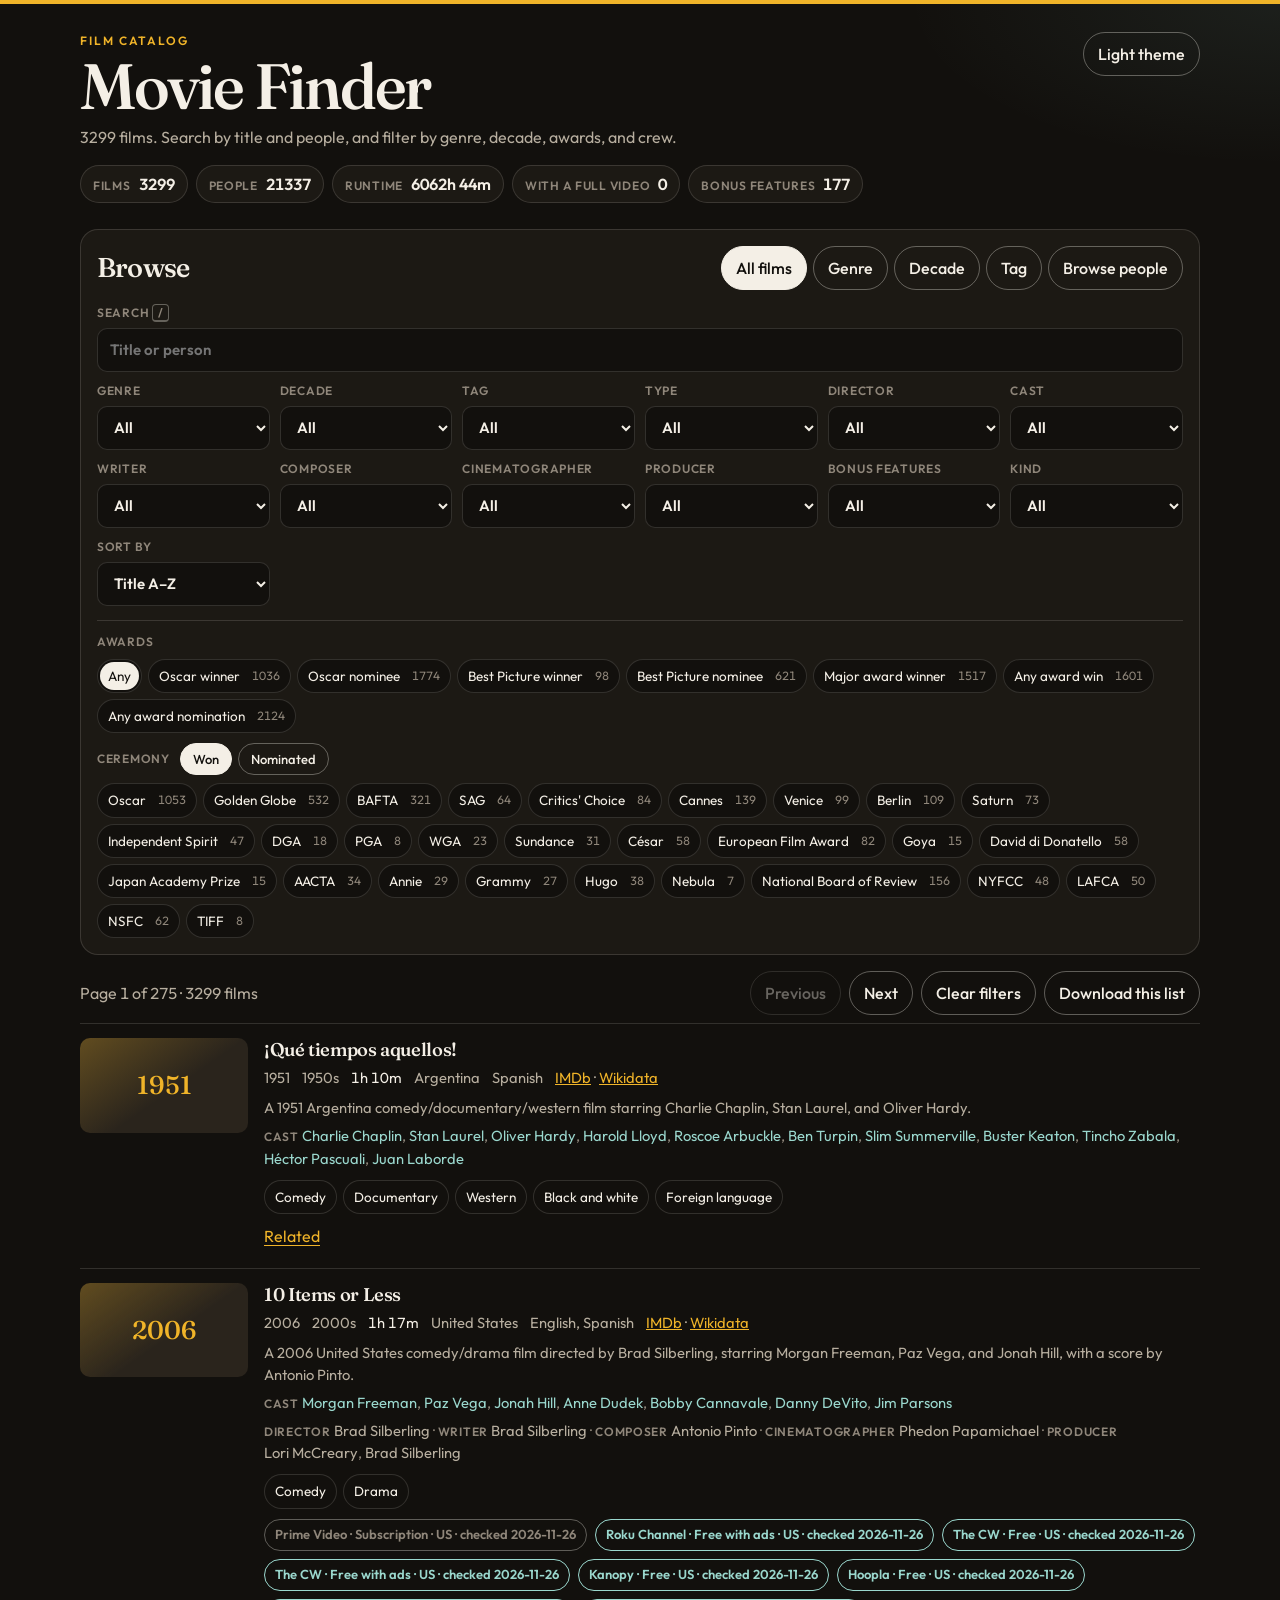
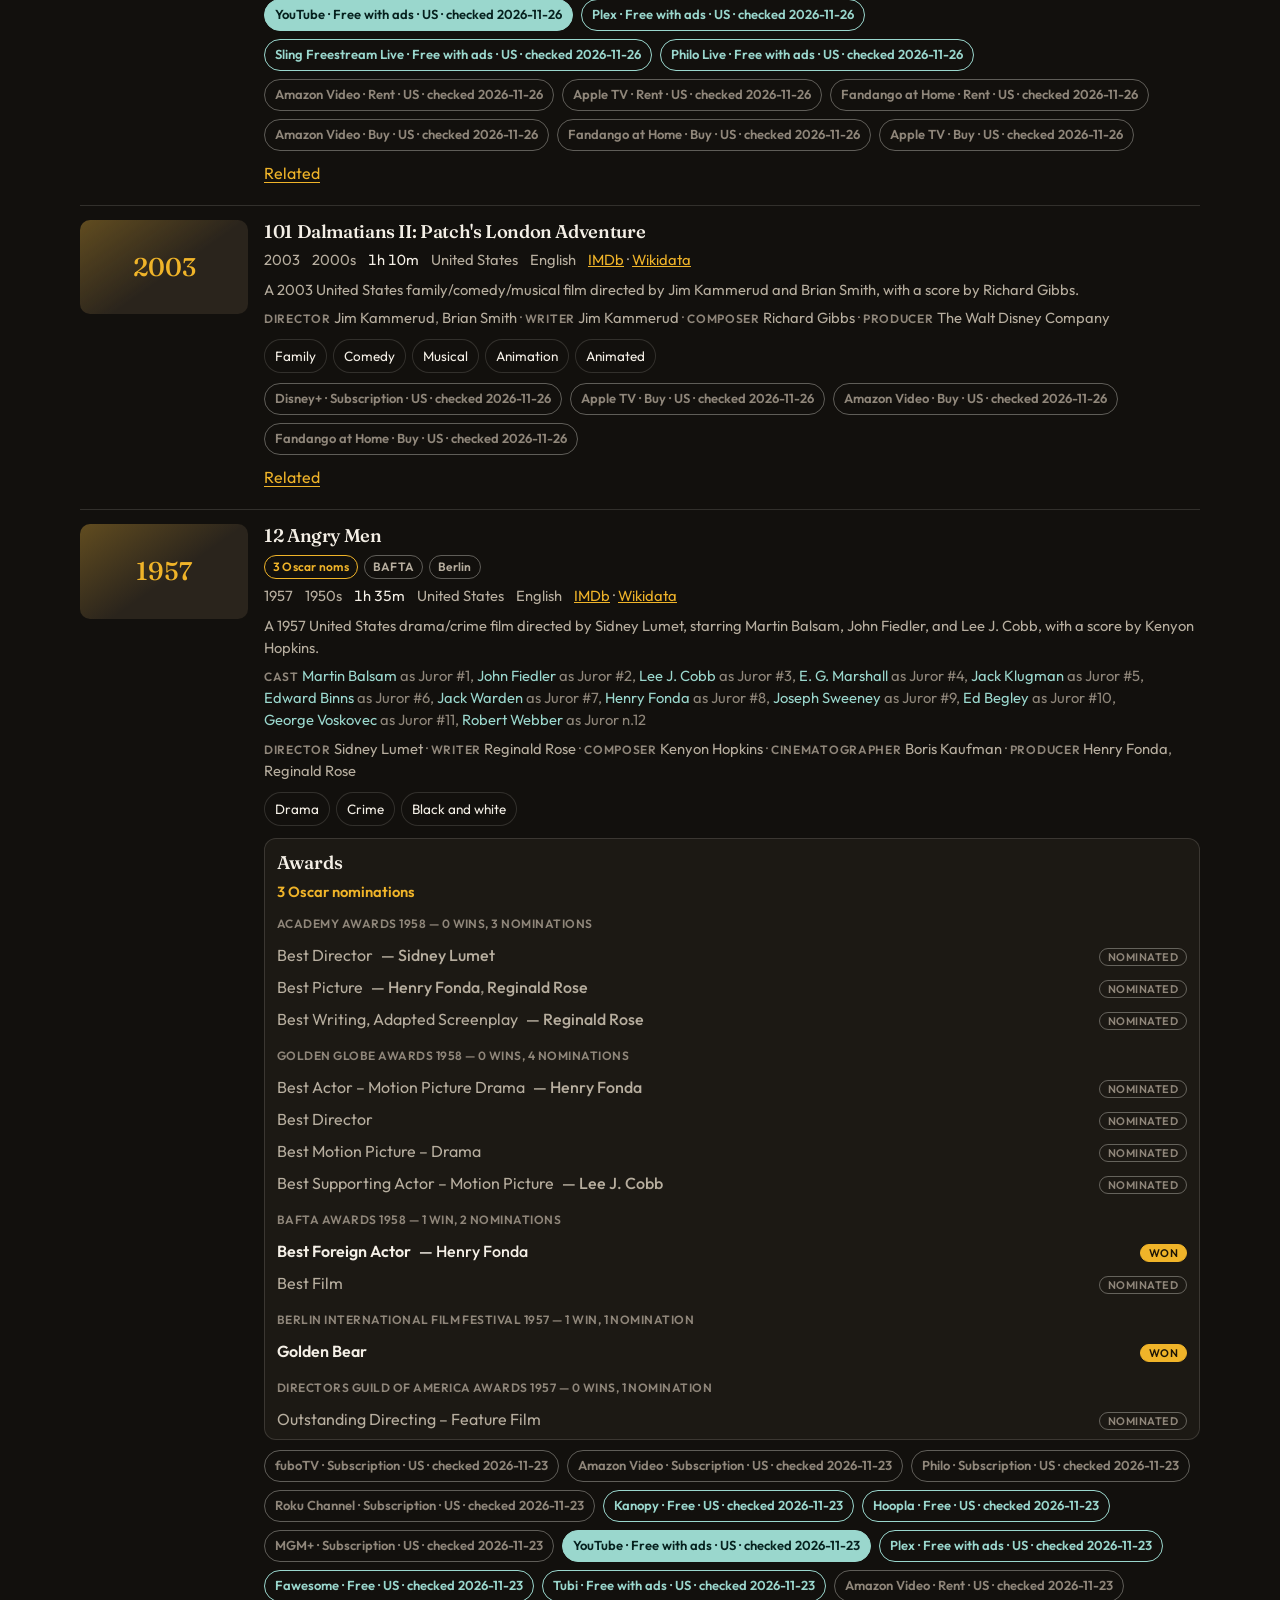
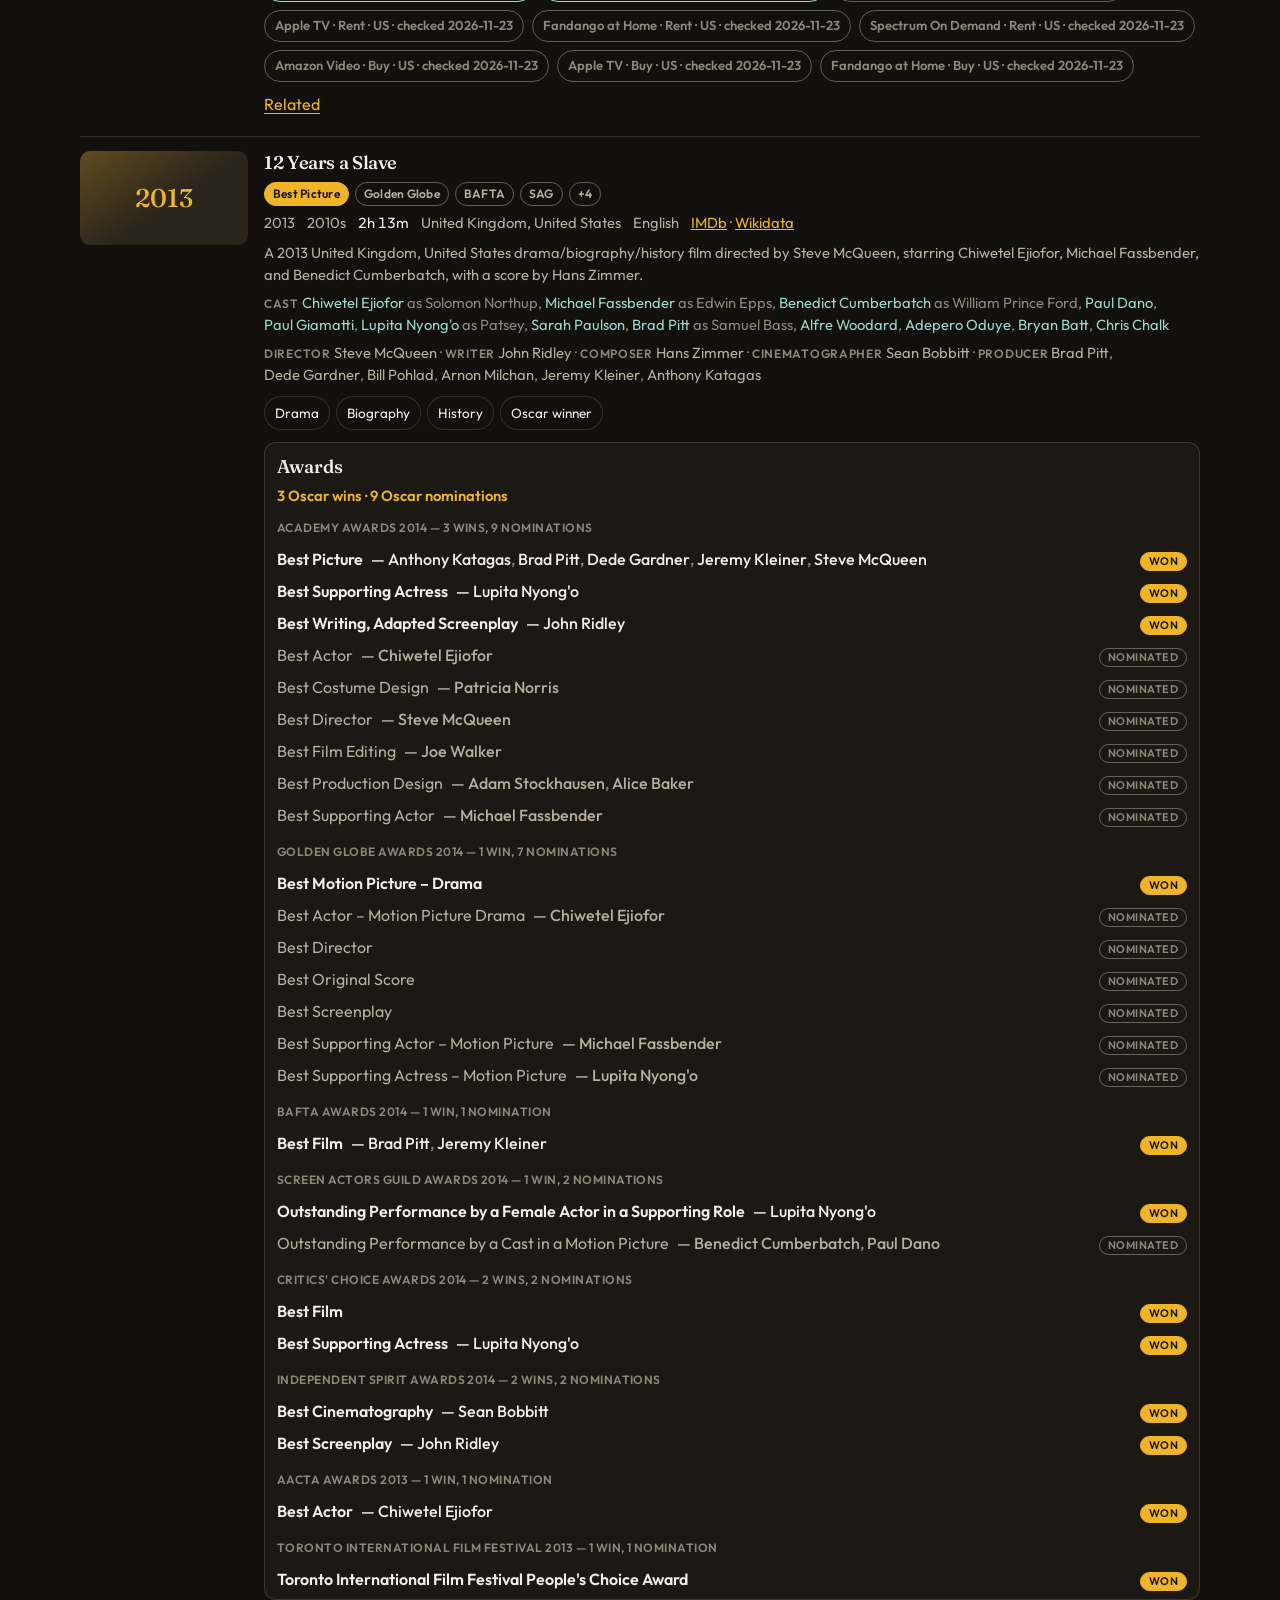
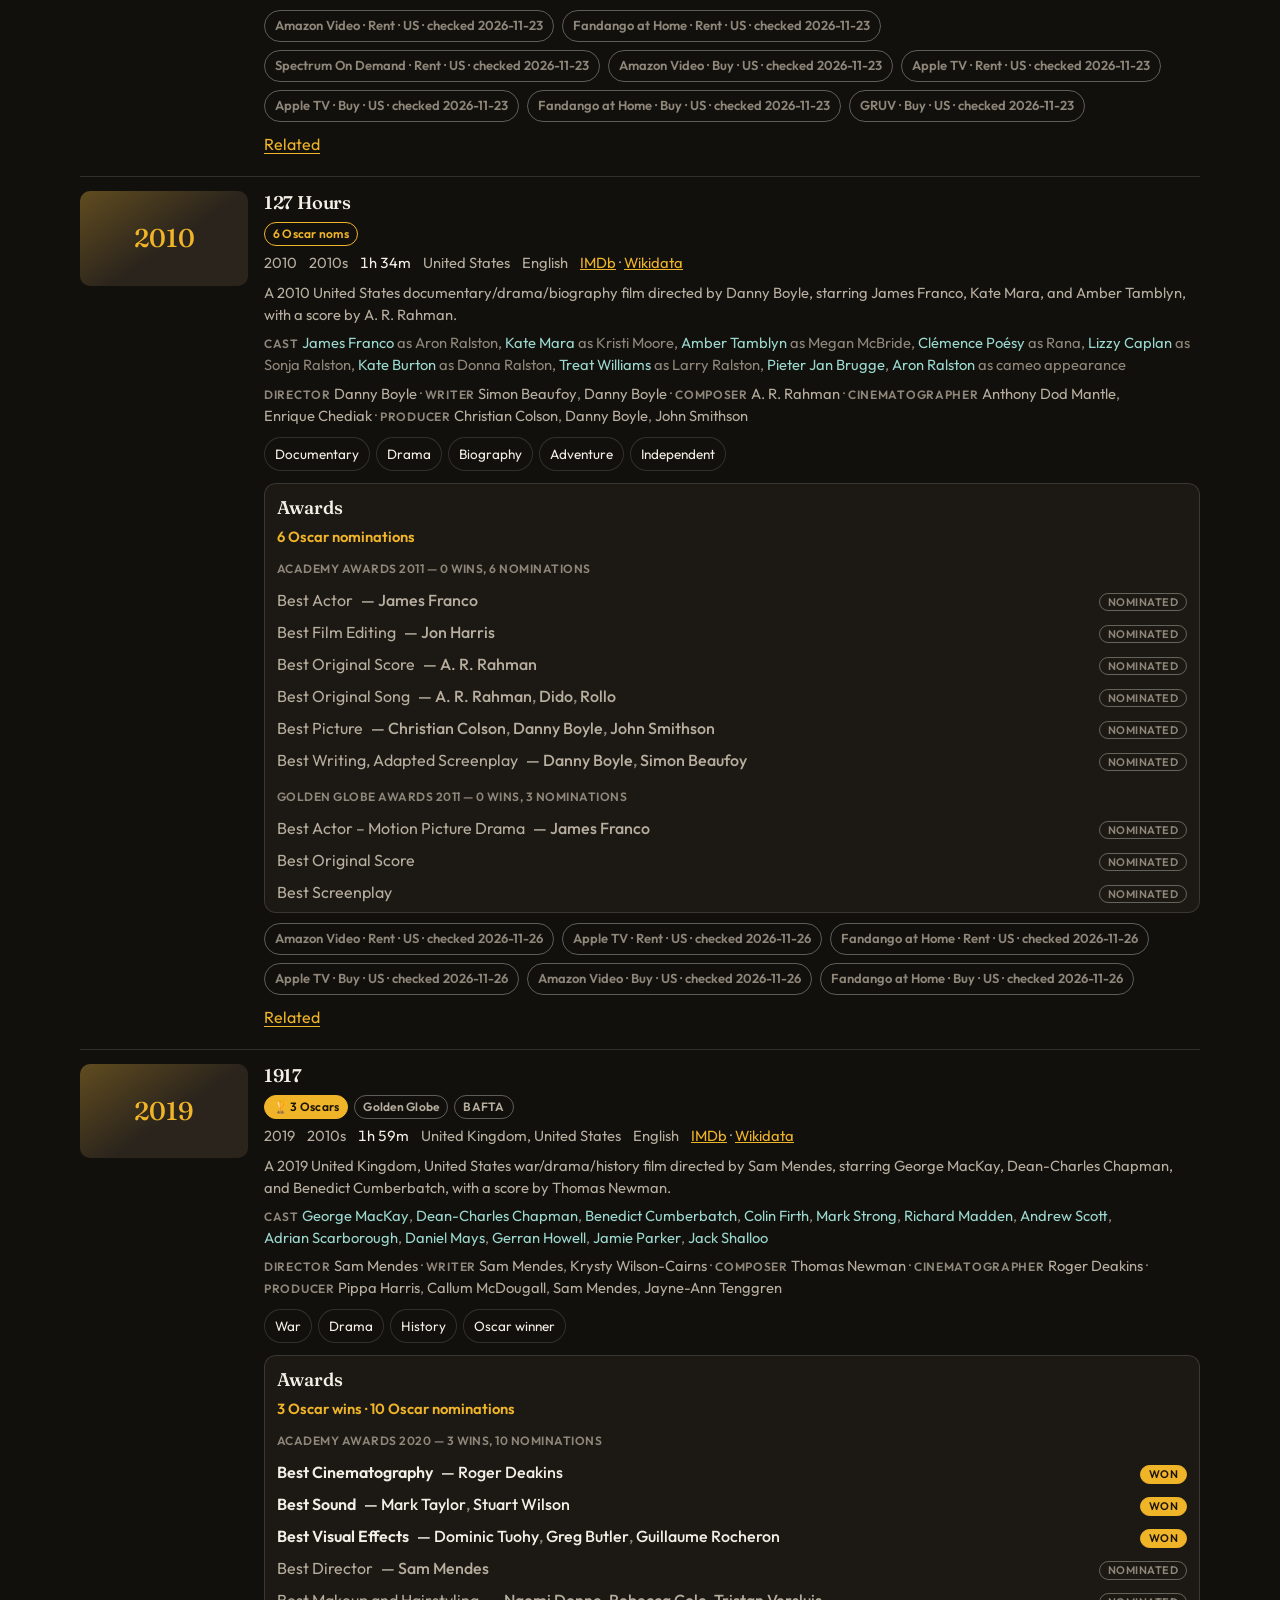
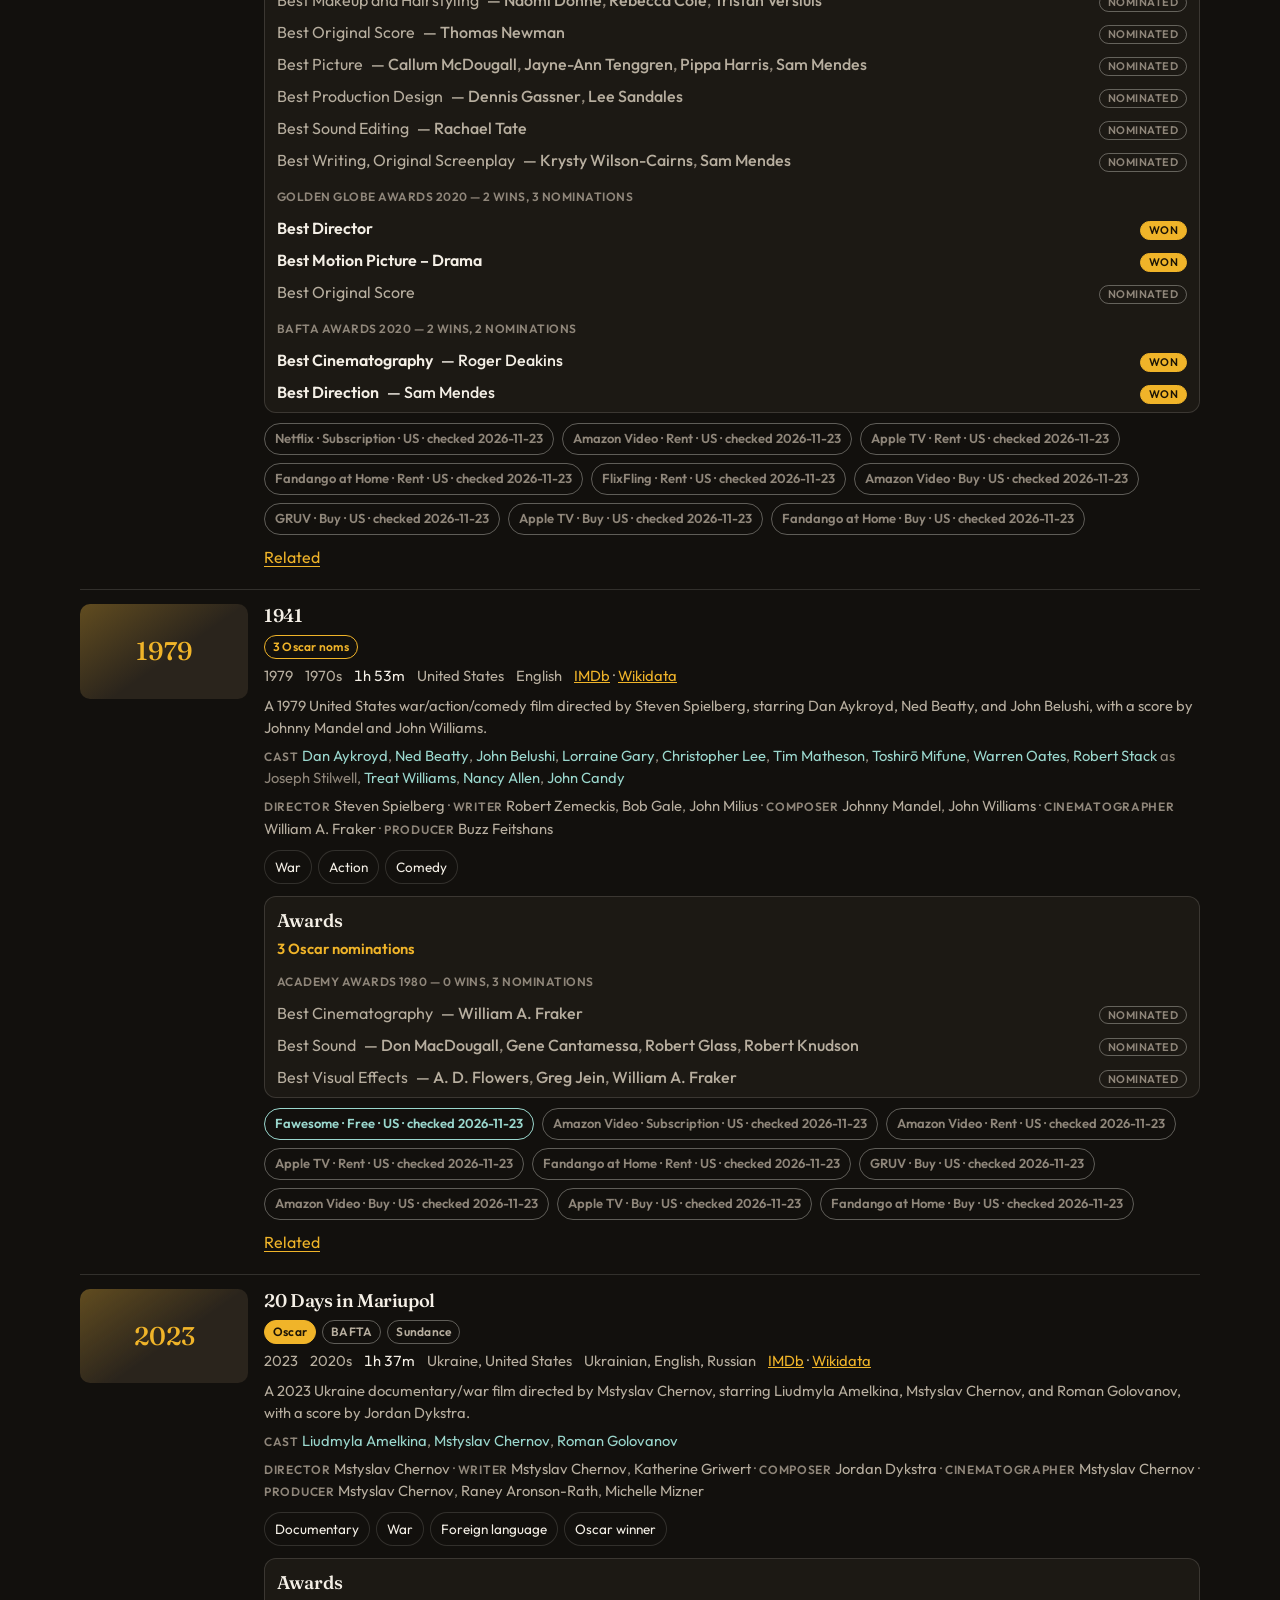
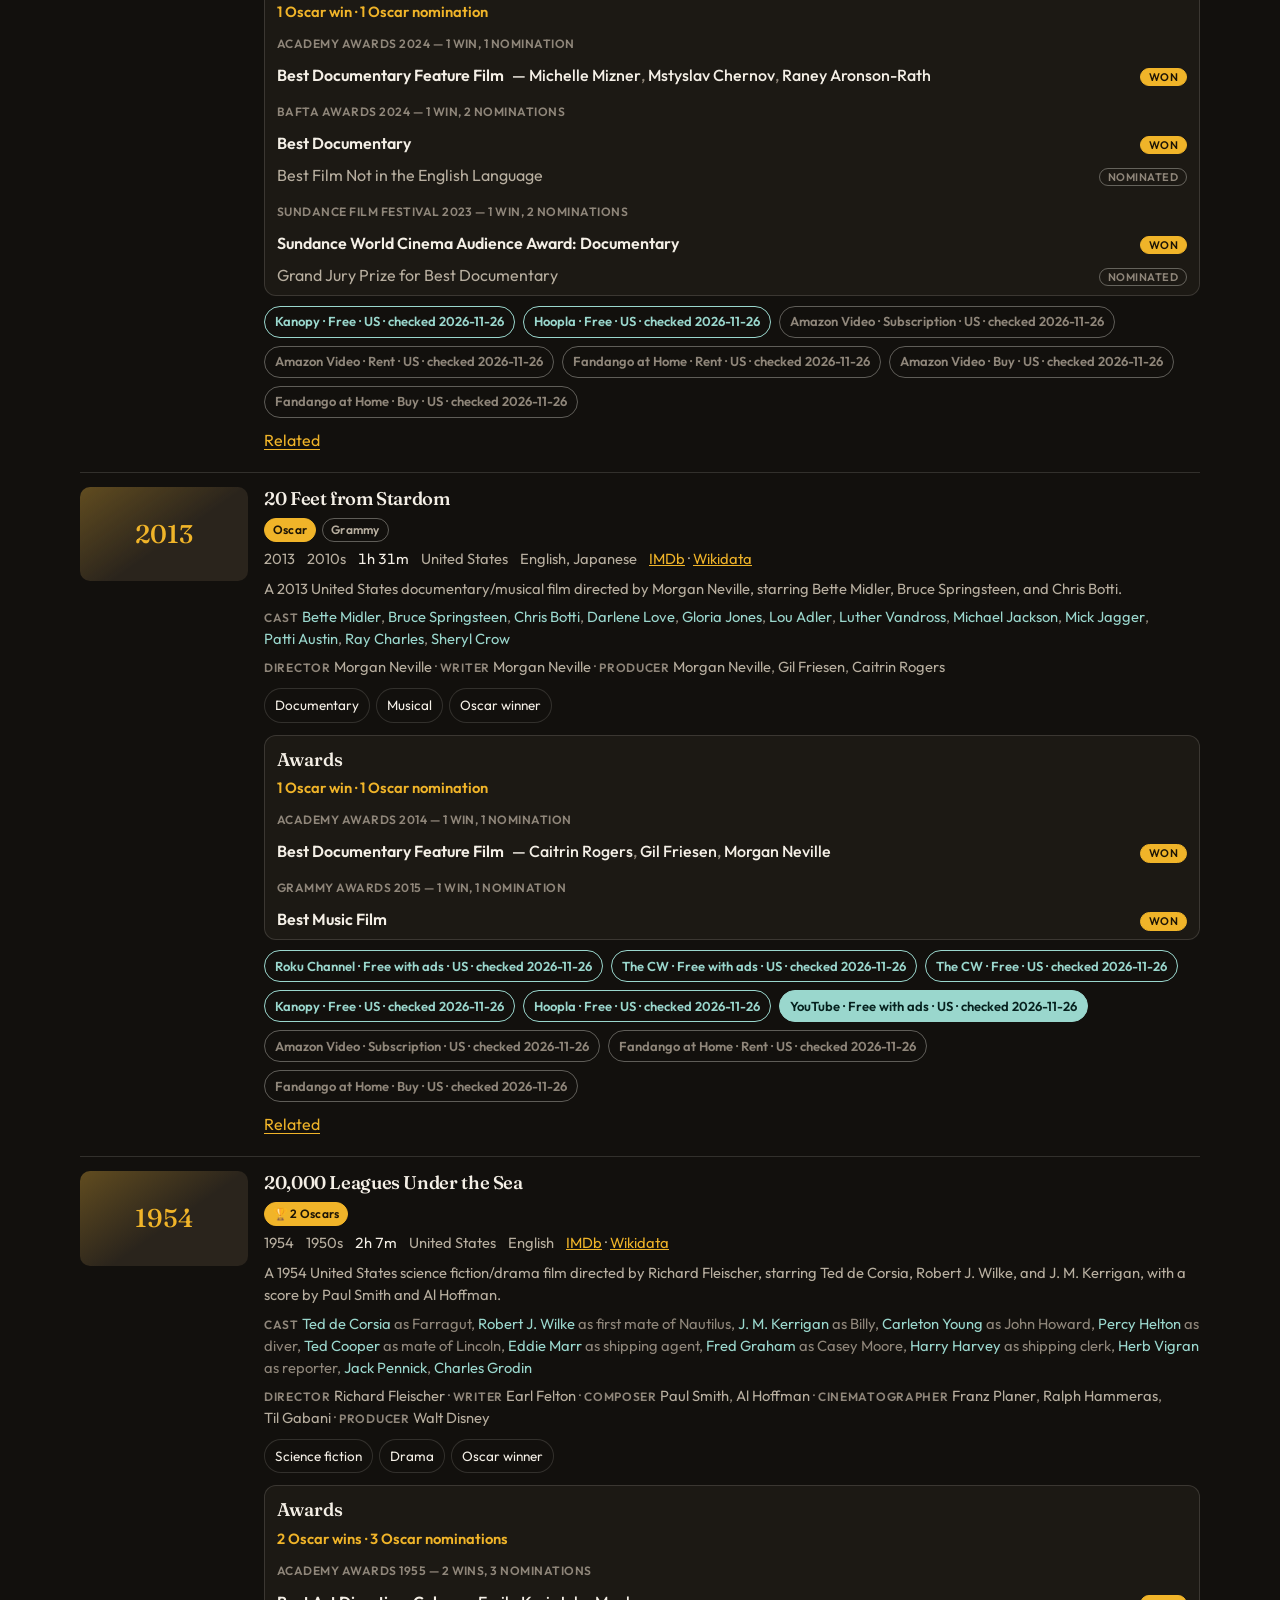
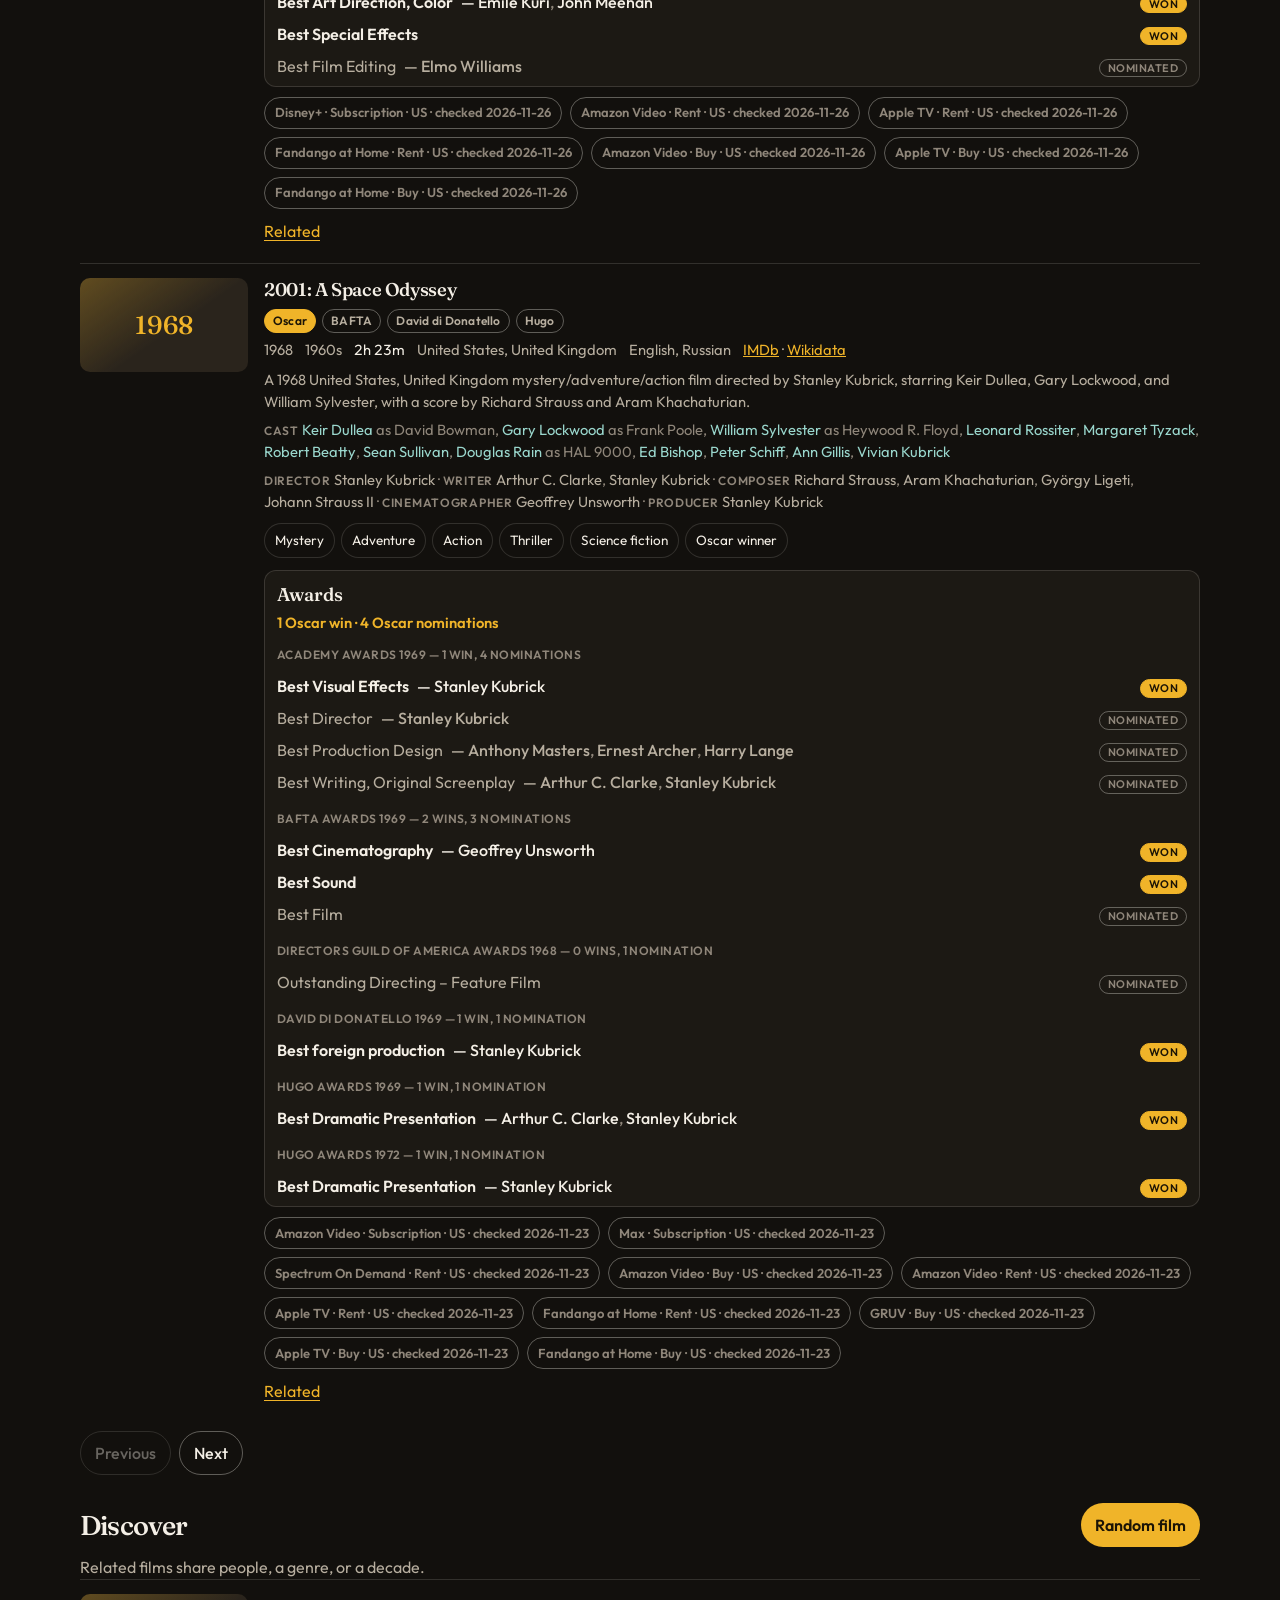
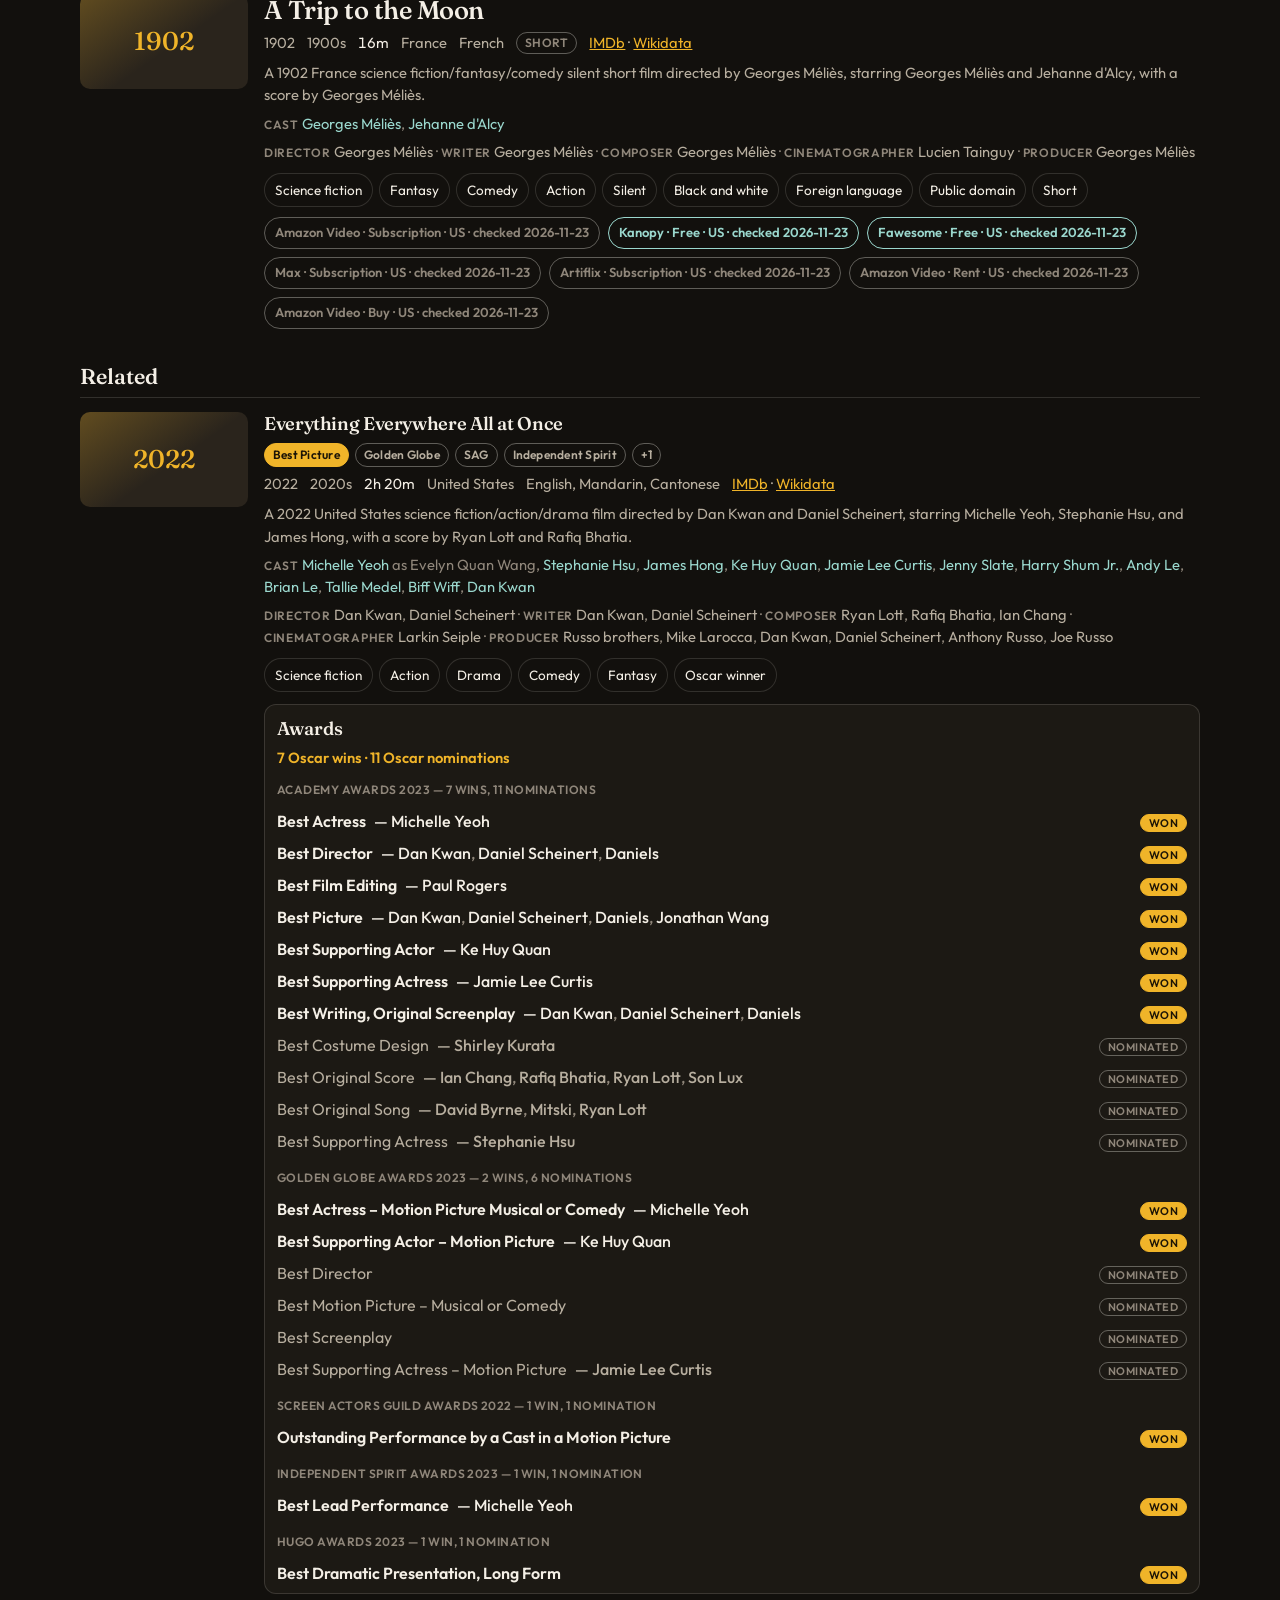
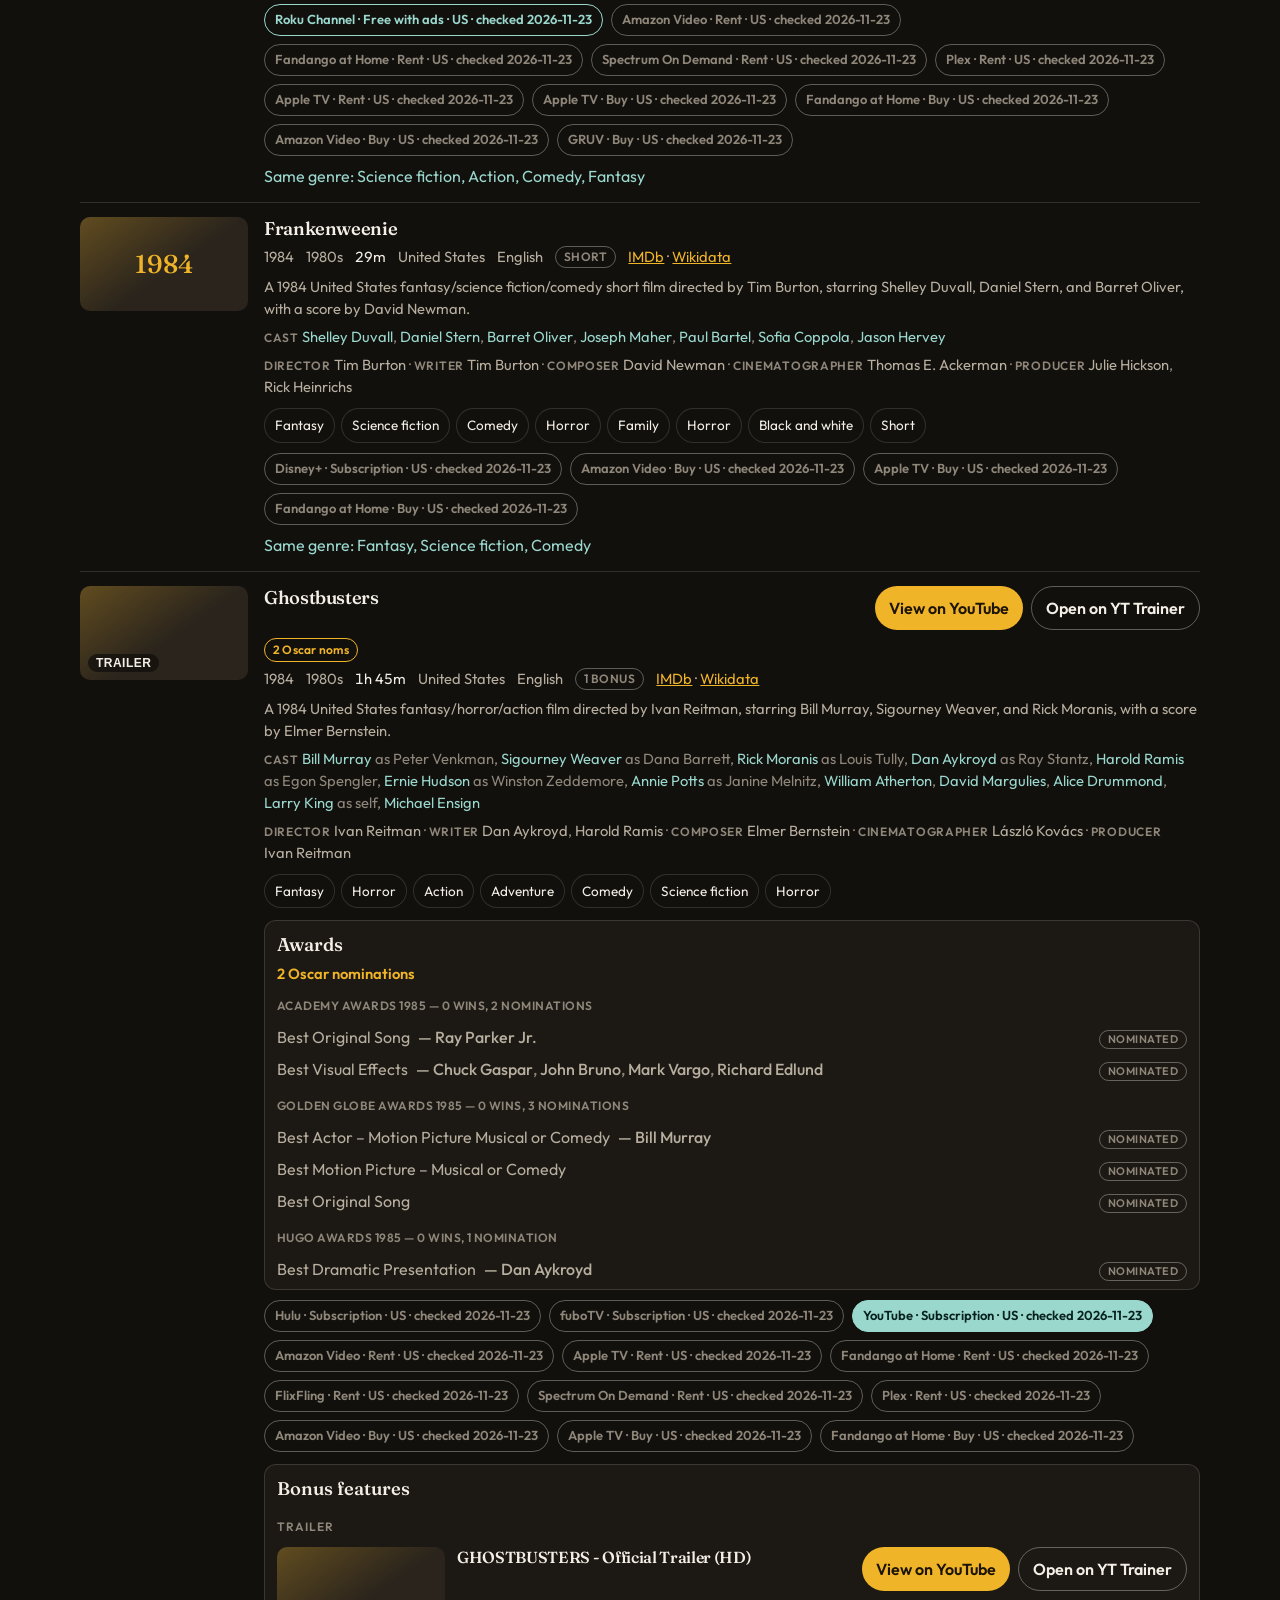
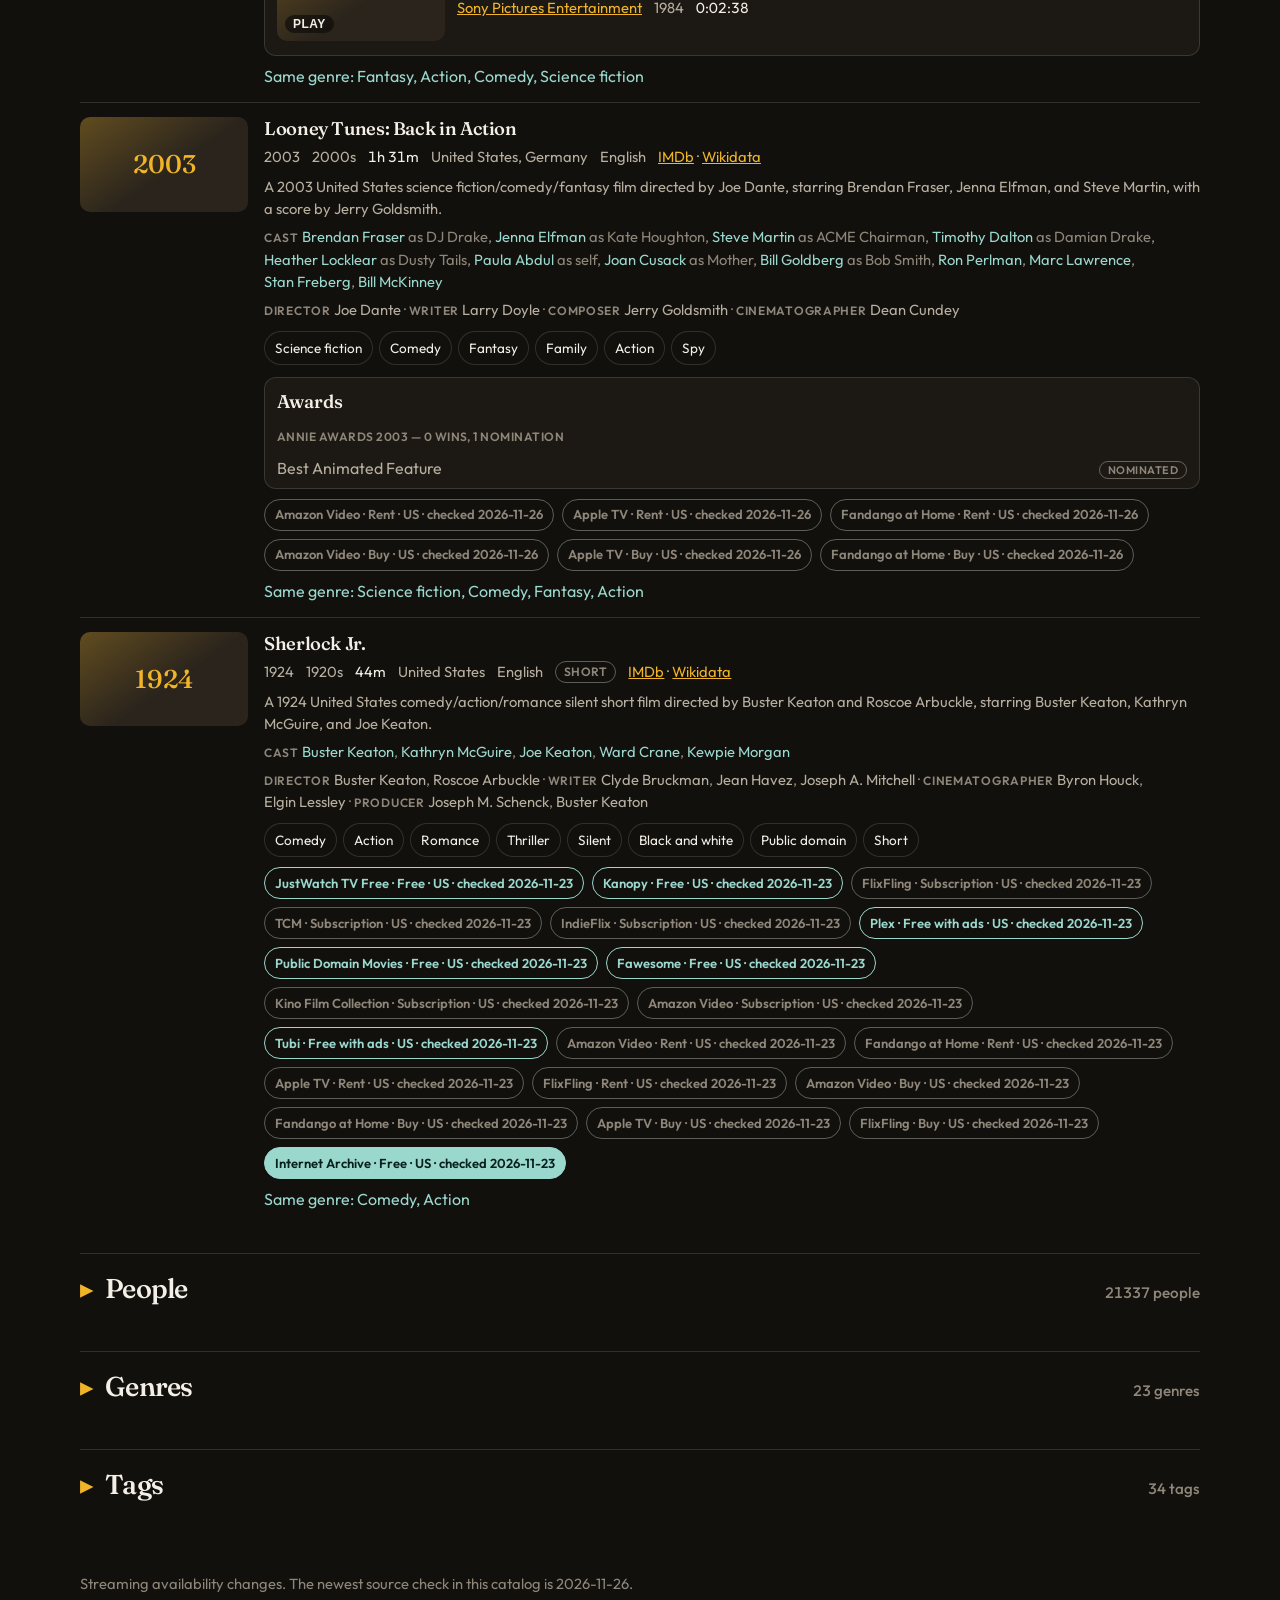
==== commit de62252b: "Add the awards catalog and filters. The catalog grows from 1,506 films to 3,299, with award summarie" ====
--- a/index.html
+++ b/index.html
@@ -4,7 +4,7 @@
   <meta charset="utf-8">
   <meta name="viewport" content="width=device-width, initial-scale=1">
   <title>Movie Finder</title>
-  <meta name="description" content="Movie Finder: a film catalog you can search by title and people, and filter by genre, decade, tag, and crew.">
+  <meta name="description" content="Movie Finder: a film catalog you can search by title and people, and filter by genre, decade, awards, and crew.">
   <meta name="theme-color" content="#12100d">
   <link rel="canonical" href="https://mkpworks.github.io/movie-finder/">
   <link rel="icon" href="favicon.svg" type="image/svg+xml">
@@ -25,7 +25,7 @@
       <div>
         <p class="eyebrow">Film catalog</p>
         <h1>Movie Finder</h1>
-        <p class="lede" id="summary">Search films by title and people. Filter by genre, decade, tag, and crew.</p>
+        <p class="lede" id="summary">Search films by title and people. Filter by genre, decade, awards, and crew.</p>
         <dl class="stats" id="stats"></dl>
       </div>
       <button type="button" class="btn" id="theme" data-action="theme">Light theme</button>
@@ -93,8 +93,24 @@
             <option value="title">Title A–Z</option>
             <option value="year">Year (oldest first)</option>
             <option value="genre">Genre A–Z</option>
+            <option value="oscar-wins">Most Oscar wins</option>
+            <option value="oscar-noms">Most Oscar nominations</option>
           </select>
         </label>
+        <div class="award-filter">
+          <div class="award-line-filters">
+            <span class="type-label" id="award-label">Awards</span>
+            <div class="chips" id="award-flags" role="radiogroup" aria-labelledby="award-label"></div>
+          </div>
+          <div class="award-line-filters">
+            <span class="type-label" id="ceremony-label">Ceremony</span>
+            <div class="modes" role="group" aria-label="Won or nominated">
+              <button type="button" data-action="ceremony-result" data-result="won" aria-pressed="true">Won</button>
+              <button type="button" data-action="ceremony-result" data-result="nominated" aria-pressed="false">Nominated</button>
+            </div>
+            <div class="chips" id="award-ceremonies" role="group" aria-labelledby="ceremony-label"></div>
+          </div>
+        </div>
       </div>
     </section>
 
--- a/css/styles.css
+++ b/css/styles.css
@@ -298,7 +298,28 @@
   gap: 10px;
   margin-top: 14px;
 }
-.field-search { grid-column: 1 / -1; }
+.field-search,
+.award-filter { grid-column: 1 / -1; }
+.award-filter {
+  display: flex;
+  flex-direction: column;
+  gap: 10px;
+  margin-top: 4px;
+  padding-top: 12px;
+  border-top: 1px solid var(--line);
+}
+.award-line-filters {
+  display: flex;
+  flex-wrap: wrap;
+  gap: 8px 10px;
+  align-items: center;
+}
+.award-line-filters .chips { margin-top: 0; }
+.award-line-filters .modes button {
+  min-height: 32px;
+  padding: 0 12px;
+  font-size: 13px;
+}
 .field {
   display: flex;
   flex-direction: column;
@@ -505,6 +526,93 @@
 .type-badge.is-beginner { color: var(--teal); }
 .type-badge.is-intermediate { color: var(--accent); }
 .type-badge.is-advanced { color: var(--coral); }
+.award-badges {
+  display: flex;
+  flex-wrap: wrap;
+  gap: 6px;
+  margin: 8px 0 0;
+}
+.award-badge {
+  display: inline-flex;
+  align-items: center;
+  min-height: 24px;
+  padding: 0 8px;
+  border: 1px solid var(--line-strong);
+  border-radius: 999px;
+  color: var(--muted);
+  font-size: 12px;
+  font-weight: 600;
+  letter-spacing: 0.02em;
+}
+.award-badge.is-oscar {
+  border-color: var(--accent);
+  background: var(--accent);
+  color: var(--accent-ink);
+}
+.award-badge.is-oscar-nom {
+  border-color: var(--accent);
+  color: var(--accent);
+}
+.awards {
+  margin-top: 12px;
+  padding: 10px 12px 4px;
+  border: 1px solid var(--line);
+  border-radius: 12px;
+  background: var(--bg-raised);
+}
+.awards-title,
+.award-group-title {
+  margin: 0;
+  font-family: var(--serif);
+  font-weight: 560;
+}
+.awards-title { font-size: 1.15rem; }
+.award-summary {
+  margin: 4px 0 0;
+  color: var(--accent);
+  font-size: 0.92rem;
+  font-weight: 600;
+}
+.award-group { margin-top: 12px; }
+.award-group-title {
+  color: var(--faint);
+  font-family: var(--sans);
+  font-size: 12px;
+  font-weight: 600;
+  letter-spacing: 0.04em;
+  text-transform: uppercase;
+}
+.award-lines {
+  margin: 6px 0 0;
+  padding: 0;
+  list-style: none;
+}
+.award-line {
+  display: flex;
+  flex-wrap: wrap;
+  gap: 4px 8px;
+  align-items: baseline;
+  padding: 4px 0;
+  color: var(--muted);
+}
+.award-line.is-won { color: var(--ink); font-weight: 600; }
+.award-recipients { font-weight: 500; }
+.award-pill {
+  margin-left: auto;
+  border: 1px solid var(--line-strong);
+  border-radius: 999px;
+  padding: 0 8px;
+  color: var(--faint);
+  font-size: 11px;
+  font-weight: 600;
+  letter-spacing: 0.04em;
+  text-transform: uppercase;
+}
+.award-pill.is-won {
+  border-color: var(--accent);
+  background: var(--accent);
+  color: var(--accent-ink);
+}
 .byline,
 .credits { margin: 6px 0 0; color: var(--teal); font-size: 0.92rem; }
 .credits { color: var(--muted); }
